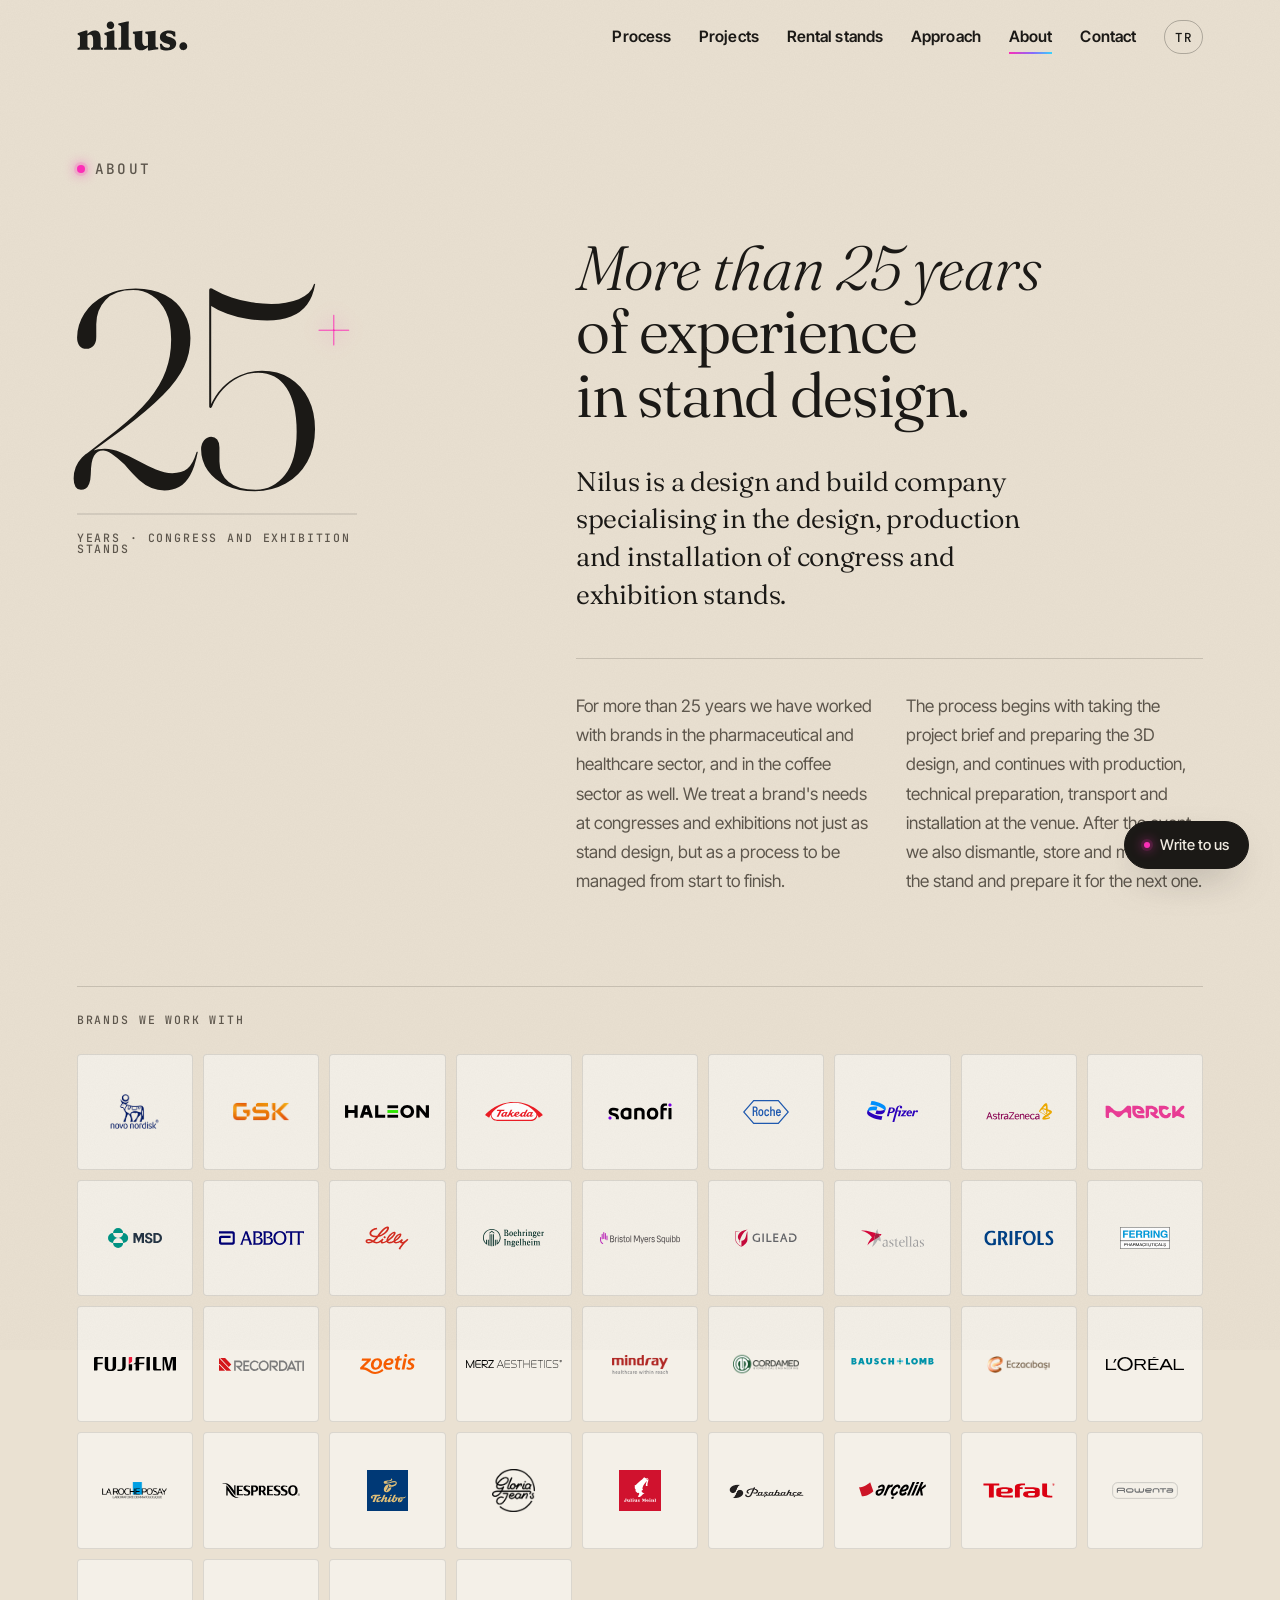
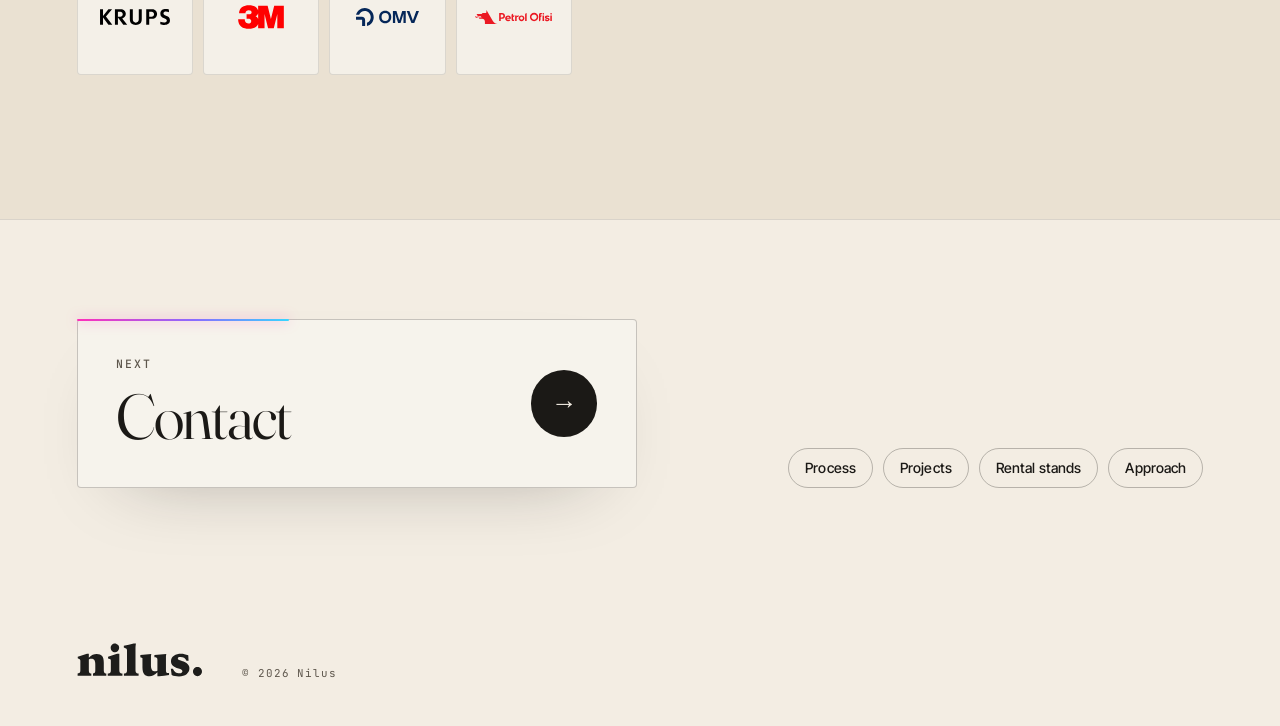
==== en-about.html @ 880466bc "Surec kartlari kaydirir gibi degisiyor: eski kart yukari cikar, yenisi asagidan gelir (geri giderken" ====
<!doctype html>
<!-- Generated by _dev/build.ps1 from _dev/site.html. Edit the source, then rebuild. -->
<html lang="en">
<head>
  <meta charset="utf-8">
  <meta name="viewport" content="width=device-width, initial-scale=1, viewport-fit=cover">
  <title>About — Nilus | More than 25 years in stand design</title>
  <meta name="description" content="Nilus is a design and build company specialised in the design, production and installation of congress and exhibition stands.">
  <meta name="theme-color" content="#F3EDE3">
  <meta property="og:type" content="website">
  <meta property="og:locale" content="en_GB">
  <meta property="og:title" content="About — Nilus | More than 25 years in stand design">
  <meta property="og:description" content="Nilus is a design and build company specialised in the design, production and installation of congress and exhibition stands.">
  <!-- The page's own address and its other-language twin (filled in by _dev/build.ps1). -->
  <link rel="canonical" href="https://nilus.com.tr/en-about.html">
  <link rel="alternate" hreflang="tr" href="https://nilus.com.tr/hakkimizda.html">
  <link rel="alternate" hreflang="en" href="https://nilus.com.tr/en-about.html">
  <link rel="alternate" hreflang="x-default" href="https://nilus.com.tr/hakkimizda.html">
  <!-- Link preview card. Scrapers need absolute addresses. -->
  <meta property="og:site_name" content="Nilus">
  <meta property="og:url" content="https://nilus.com.tr/en-about.html">
  <meta property="og:image" content="https://nilus.com.tr/assets/og-image.jpg">
  <meta property="og:image:width" content="1200">
  <meta property="og:image:height" content="630">
  <meta property="og:image:alt" content="The Nilus logo and a model of a congress stand">
  <meta name="twitter:card" content="summary_large_image">
  <!-- The site's icon ("n." from the logo). Search engines and older browsers ask for /favicon.ico and a PNG;
       current browsers take the SVG. -->
  <link rel="icon" href="favicon.ico" sizes="48x48">
  <link rel="icon" href="assets/favicon.svg?v=2" type="image/svg+xml">
  <link rel="icon" href="assets/icon-192.png" type="image/png" sizes="192x192">
  <link rel="apple-touch-icon" href="assets/apple-touch-icon.png">
  <link rel="preconnect" href="https://cdn.jsdelivr.net" crossorigin>
  <!-- The typefaces are served from the site itself (css/fonts.css) and fetched with the first requests: the text
       settles at once and the 3D scene, which waits for them, starts sooner. -->
  <link rel="preload" href="assets/fonts/fraunces-normal-latin.woff2" as="font" type="font/woff2" crossorigin>
  <link rel="preload" href="assets/fonts/fraunces-italic-latin.woff2" as="font" type="font/woff2" crossorigin>
  <link rel="preload" href="assets/fonts/inter-tight-normal-latin.woff2" as="font" type="font/woff2" crossorigin>
  <link rel="preload" href="assets/fonts/jetbrains-mono-normal-latin.woff2" as="font" type="font/woff2" crossorigin>
  <!-- Turkish letters (latin-ext) -->
  <!-- (not preloaded on the English page) -->
  <!-- (not preloaded on the English page) -->
  <link rel="stylesheet" href="css/fonts.css?v=36">
  <link rel="stylesheet" href="css/base.css?v=36">
  <link rel="stylesheet" href="css/chrome.css?v=36">
  <link rel="stylesheet" href="css/hero-process.css?v=36">
  <link rel="stylesheet" href="css/sections.css?v=36">
  <link rel="stylesheet" href="css/projects.css?v=36">
  <script>
    // Reveal-on-scroll hides [data-reveal] only when JS runs; if ui.js never boots, show everything.
    document.documentElement.classList.add('js');
    setTimeout(function () { if (!document.documentElement.classList.contains('js-ui')) document.documentElement.classList.remove('js'); }, 4500);
  </script>
  <script type="module" src="js/page.js?v=36"></script>
  <script type="module" src="js/contact.js?v=36"></script>
</head>
<body>
  <a class="skip-link" href="#content">Skip to content</a>

  <!-- Nilus logo (original artwork, nilus logo/nilus logo black.svg) — referenced with <use> in nav and footer. -->
  <svg class="visually-hidden" aria-hidden="true" focusable="false">
    <symbol id="nilus-logo" viewBox="9 9 543 147">
      <path d="M23.48,86.74c0-2.23-.15-3.59-.61-4.59-.46-.99-1.24-1.63-2.5-2.4l-4.08-2.23-4.08-2.23v-6.41l20-6.7,20-6.7h7.96v17.47c5.44-5.63,10.97-9.85,16.62-12.67,5.65-2.82,11.43-4.22,17.35-4.22,10.97,0,18.64,2.96,23.57,9.42,4.93,6.46,7.11,16.41,7.11,30.38v28.73c0,3.21.14,5.88.44,7.96.29,2.09.73,3.59,1.31,4.46.58.97,1.65,1.75,3.18,2.36,1.53.61,3.52,1.04,5.95,1.33v9.51h-57.47v-9.51c2.23-.48,4.08-1.07,5.49-1.75,1.41-.68,2.38-1.46,2.86-2.33s.87-2.28,1.14-4.27c.27-1.99.41-4.56.41-7.77v-20.38c0-9.32-.97-16.16-3.52-20.68-2.55-4.51-6.67-6.7-12.98-6.7-1.84,0-3.69.24-5.58.75-1.89.51-3.83,1.29-5.87,2.35v44.66c0,3.3.14,5.97.41,8.03.27,2.06.65,3.52,1.14,4.39.49.88,1.5,1.65,3.03,2.28s3.57,1.12,6.09,1.41v9.51H11.64v-9.51c2.62-.39,4.76-.92,6.41-1.58,1.65-.66,2.82-1.43,3.5-2.31.68-.87,1.16-2.33,1.48-4.37.31-2.04.46-4.66.46-7.87v-37.86Z"/>
      <path d="M205.43,150.23h-63.49v-9.51c3.11-.29,5.63-.73,7.55-1.33,1.92-.61,3.23-1.38,3.91-2.36.68-.87,1.16-2.38,1.48-4.46.31-2.09.46-4.76.46-7.96v-37.86c0-2.82-.05-4.47-.65-5.63-.61-1.16-1.77-1.84-4-2.72l-3.69-1.46-3.69-1.46v-7.18l19.41-6.41,19.41-6.41h9.9v69.12c0,3.21.19,5.88.56,7.96.36,2.09.9,3.59,1.58,4.46.68.97,1.94,1.75,3.81,2.36,1.87.61,4.34,1.04,7.45,1.33v9.51ZM173.01,48.49c-5.05,0-9.66-2.09-13.01-5.44-3.35-3.35-5.43-7.96-5.43-13.01s2.09-9.76,5.43-13.08c3.35-3.32,7.96-5.36,13.01-5.36,2.43,0,4.71.44,6.84,1.34,2.14.9,4.13,2.26,5.97,4.1,6.02,5.24,6.65,13.3,3.86,19.95-2.79,6.65-9,11.89-16.67,11.5Z"/>
      <path d="M225.25,42.67c0-2.81-.34-5.1-1.02-6.82-.68-1.72-1.7-2.89-3.06-3.47l-4.85-2.04-4.85-2.04v-6.99l21.36-4.85,21.36-4.85h9.7c-.68,3.59-1.16,6.99-1.48,10.15-.31,3.16-.46,6.07-.46,8.69v94.16c0,3.21.19,5.88.56,7.96.36,2.09.9,3.59,1.58,4.46.68.97,1.94,1.75,3.81,2.36,1.87.61,4.34,1.04,7.45,1.33v9.51h-63.49v-9.51c3.11-.29,5.63-.73,7.55-1.33,1.92-.61,3.23-1.38,3.91-2.36.68-.87,1.16-2.38,1.48-4.46.31-2.09.46-4.76.46-7.96V42.67Z"/>
      <path d="M406.99,147.9l-21.26,2.52-21.26,2.52h-7.77v-17.09c-5.63,5.53-11.26,9.71-16.87,12.5-5.61,2.79-11.19,4.2-16.72,4.2-10.48,0-18.25-2.77-23.4-8.81-5.14-6.04-7.67-15.36-7.67-28.47v-36.31c0-2.43,0-3.79-.39-4.66-.39-.87-1.17-1.26-2.72-1.75l-3.01-1.17-3.01-1.17v-8.93l23.79-2.33,23.79-2.33c-.58,1.84-1.02,3.93-1.31,6.28-.29,2.35-.44,4.97-.44,7.89v37.08c0,7.38,1.6,13.3,4.64,17.38,3.03,4.08,7.5,6.31,13.23,6.31,1.55,0,3.15-.24,4.83-.75,1.67-.51,3.42-1.29,5.27-2.36v-45.82c0-2.62-.24-4.71-.83-6.34-.58-1.63-1.5-2.79-2.86-3.57-1.36-.78-2.48-1.26-3.86-1.63s-3.03-.61-5.46-.9v-8.93l25.73-2.33,25.73-2.33c-.49,1.75-.88,3.79-1.14,6.14s-.41,5.02-.41,8.03v53.78c0,3.01.15,5.49.46,7.43s.8,3.35,1.48,4.22c.58.87,1.75,1.55,3.5,2.01,1.75.46,4.08.7,6.99.7h.97v8.93Z"/>
      <path d="M482.74,143.83c-4.18,3.2-8.98,5.58-14.42,7.16-5.44,1.58-11.5,2.35-18.2,2.35s-12.28-.53-17.6-1.6c-5.32-1.07-10.07-2.67-14.25-4.81l-1.75-13.4-1.75-13.4h8.93c2.81,6.7,6.26,11.6,10.92,14.83s10.53,4.78,18.2,4.78c3.2,0,6.21-1.02,8.42-2.6,2.21-1.58,3.62-3.71,3.62-5.94,0-2.62-1.12-4.66-3.79-6.46-2.67-1.8-6.89-3.35-13.11-5-10.87-2.91-19.03-6.99-24.46-12.23-5.44-5.24-8.15-11.65-8.15-19.22,0-5.44,1.07-10.19,3.2-14.27,2.14-4.08,5.34-7.48,9.61-10.2,4.27-2.72,9.03-4.76,14.27-6.11,5.24-1.36,10.97-2.04,17.18-2.04,4.37,0,9.08.48,14.15,1.48,5.07,1,10.51,2.5,16.33,4.54l.68,11.84.68,11.84h-9.12c-2.62-5.34-6.12-9.37-10.46-12.06-4.34-2.69-9.54-4.05-15.56-4.05-3.79,0-6.6.58-8.47,1.77-1.87,1.19-2.79,2.99-2.79,5.41s.83,3.98,3.42,5.48c2.6,1.5,6.96,2.96,14.05,5.19,10.77,3.4,18.93,7.28,24.39,12.28,5.46,5,8.23,11.11,8.23,18.98,0,5.34-1.02,10.1-3.08,14.32-2.06,4.22-5.17,7.91-9.34,11.12Z"/>
      <path d="M549.36,132.76c0,5.44-2.18,10.39-5.73,13.98-3.54,3.59-8.45,5.82-13.88,5.82-5.14,0-9.95-2.28-13.47-5.9-3.52-3.62-5.75-8.57-5.75-13.91s2.14-10.49,5.61-14.05c3.47-3.57,8.28-5.75,13.61-5.75s10.44,2.18,13.95,5.75c3.52,3.57,5.65,8.52,5.65,14.05Z"/>
    </symbol>
  </svg>

  <div class="grain" aria-hidden="true"></div>

  <header class="nav">
    <div class="nav-inner">
      <a class="wordmark" href="en.html" aria-label="Nilus — top of page">
        <!-- The outer viewBox starts at 0: <use> places the symbol at the origin, so an offset here would crop the artwork. -->
        <svg class="logo" viewBox="0 0 543 147" aria-hidden="true" focusable="false"><use href="#nilus-logo"/></svg>
      </a>
      <button class="nav-toggle" type="button" aria-expanded="false" aria-controls="nav-menu">
        <span class="nav-toggle-lines" aria-hidden="true"></span><span class="visually-hidden">Menu</span>
      </button>
      <nav id="nav-menu" class="nav-menu" aria-label="Main menu">
        <ul class="nav-links">
          <li><a href="en.html">Process</a></li>
          <li><a href="en-projects.html">Projects</a></li>
          <li><a href="en-rental.html">Rental stands</a></li>
          <li><a href="en-approach.html">Approach</a></li>
          <li><a href="en-about.html" aria-current="page">About</a></li>
          <li><a href="en-contact.html">Contact</a></li>
          <li><a class="nav-lang" href="hakkimizda.html" lang="tr" hreflang="tr" aria-label="Türkçe">TR</a></li>
        </ul>
      </nav>
    </div>
  </header>


  <main id="content" tabindex="-1">




    <section id="hakkimizda" class="section about" aria-labelledby="about-title">
      <div class="wrap about-grid">
        <p class="eyebrow about-eyebrow" data-reveal><span class="neon-dot" aria-hidden="true"></span>About</p>
        <div class="about-mark" data-reveal aria-hidden="true">
          <span class="about-num">25<sup>+</sup></span>
          <span class="about-num-caption">years · congress and exhibition stands</span>
        </div>
        <div class="about-copy">
          <h1 id="about-title" class="section-title" data-reveal><em>More than 25 years</em> of experience in stand design.</h1>
          <p class="about-lead" data-reveal>Nilus is a design and build company specialising in the design, production and installation of congress and exhibition stands.</p>
          <div class="about-cols" data-reveal>
            <p>For more than 25 years we have worked with brands in the pharmaceutical and healthcare sector, and in the coffee sector as well. We treat a brand's needs at congresses and exhibitions not just as stand design, but as a process to be managed from start to finish.</p>
            <p>The process begins with taking the project brief and preparing the 3D design, and continues with production, technical preparation, transport and installation at the venue. After the event, we also dismantle, store and maintain the stand and prepare it for the next one.</p>
          </div>
        </div>
      </div>
      <!-- Client logos (assets/brands, original brand artwork) in square tiles. --w is each logo's balanced width,
           as a share of the tile: 200 would fill it. Add a logo = add one <li>. -->
      <div class="wrap brands">
        <h3 class="brands-title" data-reveal>Brands we work with</h3>
        <ul class="brands-grid" data-reveal>
          <li><img src="assets/brands/novo-nordisk.png" alt="Novo Nordisk" style="--w: 86" width="86" height="61" loading="lazy" decoding="async"></li>
          <li><img src="assets/brands/gsk.png" alt="GSK" style="--w: 102" width="102" height="33" loading="lazy" decoding="async"></li>
          <li><img src="assets/brands/haleon.svg" alt="Haleon" style="--w: 147" width="147" height="23" loading="lazy" decoding="async"></li>
          <li><img src="assets/brands/takeda.svg" alt="Takeda" style="--w: 101" width="101" height="34" loading="lazy" decoding="async"></li>
          <li><img src="assets/brands/sanofi.svg" alt="Sanofi" style="--w: 112" width="112" height="30" loading="lazy" decoding="async"></li>
          <li><img src="assets/brands/roche.svg" alt="Roche" style="--w: 81" width="81" height="42" loading="lazy" decoding="async"></li>
          <li><img src="assets/brands/pfizer.svg" alt="Pfizer" style="--w: 90" width="90" height="37" loading="lazy" decoding="async"></li>
          <li><img src="assets/brands/astrazeneca.svg" alt="AstraZeneca" style="--w: 115" width="115" height="29" loading="lazy" decoding="async"></li>
          <li><img src="assets/brands/merck.svg" alt="Merck" style="--w: 140" width="140" height="24" loading="lazy" decoding="async"></li>
          <li><img src="assets/brands/msd.svg" alt="MSD" style="--w: 94" width="94" height="35" loading="lazy" decoding="async"></li>
          <li><img src="assets/brands/abbott.svg" alt="Abbott" style="--w: 149" width="149" height="23" loading="lazy" decoding="async"></li>
          <li><img src="assets/brands/lilly.svg" alt="Lilly" style="--w: 77" width="77" height="43" loading="lazy" decoding="async"></li>
          <li><img src="assets/brands/boehringer.svg" alt="Boehringer Ingelheim" style="--w: 106" width="106" height="32" loading="lazy" decoding="async"></li>
          <li><img src="assets/brands/bms.svg" alt="Bristol Myers Squibb" style="--w: 142" width="142" height="23" loading="lazy" decoding="async"></li>
          <li><img src="assets/brands/gilead.svg" alt="Gilead" style="--w: 109" width="109" height="31" loading="lazy" decoding="async"></li>
          <li><img src="assets/brands/astellas.svg" alt="Astellas" style="--w: 109" width="109" height="30" loading="lazy" decoding="async"></li>
          <li><img src="assets/brands/grifols.svg" alt="Grifols" style="--w: 122" width="122" height="27" loading="lazy" decoding="async"></li>
          <li><img src="assets/brands/ferring.svg" alt="Ferring" style="--w: 86" width="86" height="40" loading="lazy" decoding="async"></li>
          <li><img src="assets/brands/fujifilm.svg" alt="Fujifilm" style="--w: 143" width="143" height="24" loading="lazy" decoding="async"></li>
          <li><img src="assets/brands/recordati.svg" alt="Recordati" style="--w: 149" width="149" height="22" loading="lazy" decoding="async"></li>
          <li><img src="assets/brands/zoetis.svg" alt="Zoetis" style="--w: 95" width="95" height="36" loading="lazy" decoding="async"></li>
          <li><img src="assets/brands/merz-aesthetics.svg" alt="Merz Aesthetics" style="--w: 168" width="168" height="15" loading="lazy" decoding="async"></li>
          <li><img src="assets/brands/mindray.png" alt="Mindray" style="--w: 99" width="99" height="34" loading="lazy" decoding="async"></li>
          <li><img src="assets/brands/cordamed.png" alt="Cordamed" style="--w: 116" width="116" height="39" loading="lazy" decoding="async"></li>
          <li><img src="assets/brands/bausch-lomb.svg" alt="Bausch + Lomb" style="--w: 145" width="145" height="23" loading="lazy" decoding="async"></li>
          <li><img src="assets/brands/eczacibasi.png" alt="Eczacıbaşı" style="--w: 111" width="111" height="30" loading="lazy" decoding="async"></li>
          <li><img src="assets/brands/loreal.svg" alt="L'Oréal" style="--w: 137" width="137" height="25" loading="lazy" decoding="async"></li>
          <li><img src="assets/brands/la-roche-posay.png" alt="La Roche-Posay" style="--w: 114" width="114" height="29" loading="lazy" decoding="async"></li>
          <li><img src="assets/brands/nespresso.svg" alt="Nespresso" style="--w: 137" width="137" height="25" loading="lazy" decoding="async"></li>
          <li><img src="assets/brands/tchibo.svg" alt="Tchibo" style="--w: 54" width="54" height="54" loading="lazy" decoding="async"></li>
          <li><img src="assets/brands/gloria-jeans.png" alt="Gloria Jean's" style="--w: 76" width="76" height="76" loading="lazy" decoding="async"></li>
          <li><img src="assets/brands/julius-meinl.svg" alt="Julius Meinl" style="--w: 54" width="54" height="54" loading="lazy" decoding="async"></li>
          <li><img src="assets/brands/pasabahce.png" alt="Paşabahçe" style="--w: 134" width="134" height="34" loading="lazy" decoding="async"></li>
          <li><img src="assets/brands/arcelik.svg" alt="Arçelik" style="--w: 118" width="118" height="29" loading="lazy" decoding="async"></li>
          <li><img src="assets/brands/tefal.svg" alt="Tefal" style="--w: 126" width="126" height="27" loading="lazy" decoding="async"></li>
          <li><img src="assets/brands/rowenta.svg" alt="Rowenta" style="--w: 115" width="115" height="29" loading="lazy" decoding="async"></li>
          <li><img src="assets/brands/krups.svg" alt="Krups" style="--w: 124" width="124" height="27" loading="lazy" decoding="async"></li>
          <li><img src="assets/brands/3m.svg" alt="3M" style="--w: 80" width="80" height="42" loading="lazy" decoding="async"></li>
          <li><img src="assets/brands/omv.svg" alt="OMV" style="--w: 110" width="110" height="31" loading="lazy" decoding="async"></li>
          <li><img src="assets/brands/petrol-ofisi.svg" alt="Petrol Ofisi" style="--w: 135" width="135" height="25" loading="lazy" decoding="async"></li>
        </ul>
      </div>
    </section>


    <section class="section page-next" aria-label="Other pages">
      <div class="wrap page-next-inner">
        <a class="page-next-main" href="en-contact.html" data-reveal>
          <span class="page-next-text"><span class="page-next-label">Next</span><span class="page-next-name">Contact</span></span>
          <span class="page-next-arrow" aria-hidden="true">&rarr;</span>
        </a>
        <ul class="page-next-others" data-reveal>
          <li><a class="btn btn-ghost btn-small" href="en.html">Process</a></li>
          <li><a class="btn btn-ghost btn-small" href="en-projects.html">Projects</a></li>
          <li><a class="btn btn-ghost btn-small" href="en-rental.html">Rental stands</a></li>
          <li><a class="btn btn-ghost btn-small" href="en-approach.html">Approach</a></li>
        </ul>
      </div>
    </section>
    <footer class="footer">
      <div class="wrap footer-inner">
        <p class="wordmark wordmark-footer">
          <svg class="logo" viewBox="0 0 543 147" role="img" aria-label="Nilus"><use href="#nilus-logo"/></svg>
        </p>
        <p class="footer-copy">© 2026 Nilus</p>
      </div>
    </footer>
  </main>

  <!-- Message box, bottom right on every screen — same endpoint as the contact form (js/contact.js) -->
  <div class="helpbox" id="helpbox">
    <section id="helpbox-panel" class="helpbox-panel" aria-labelledby="helpbox-title" hidden>
      <div class="helpbox-head">
        <h2 id="helpbox-title" class="helpbox-title">Write to us</h2>
        <button type="button" class="helpbox-close" aria-label="Close"><span aria-hidden="true">×</span></button>
      </div>
      <p class="helpbox-lede">Send us your question or idea and we will reply by e-mail.</p>
      <form class="helpbox-form" data-endpoint="api/mesajlar.php" novalidate>
        <p class="field">
          <label for="hb-name">Full name <span class="field-required" aria-hidden="true">*</span></label>
          <input id="hb-name" name="name" type="text" autocomplete="name" maxlength="120" required>
        </p>
        <p class="field">
          <label for="hb-email">E-mail <span class="field-required" aria-hidden="true">*</span></label>
          <input id="hb-email" name="email" type="email" autocomplete="email" maxlength="200" required>
        </p>
        <p class="field">
          <label for="hb-message">Your message <span class="field-required" aria-hidden="true">*</span></label>
          <textarea id="hb-message" name="message" rows="3" maxlength="4000" required></textarea>
        </p>
        <div class="field field-files">
          <span class="field-label">Photo or file</span>
          <label class="file-pick"><input type="file" name="files" multiple><span aria-hidden="true">+</span>Add files</label>
          <ul class="file-list" aria-label="Attached files"></ul>
        </div>
        <p class="field-trap" aria-hidden="true">
          <label for="hb-website">Leave this field empty</label>
          <input id="hb-website" name="website" type="text" tabindex="-1" autocomplete="off">
        </p>
        <div class="form-actions">
          <button class="btn btn-small" type="submit">Send<span class="btn-arrow" aria-hidden="true">→</span></button>
          <p class="form-status" role="status" aria-live="polite"></p>
        </div>
      </form>
    </section>
    <button type="button" class="helpbox-toggle" aria-expanded="false" aria-controls="helpbox-panel">
      <span class="neon-dot" aria-hidden="true"></span>Write to us
    </button>
  </div>

</body>
</html>
---- css/fonts.css ----
/* The site's three typefaces (Fraunces, Inter Tight, JetBrains Mono; SIL Open Font License), served from the
   site itself: one connection less to open on a phone, and the 3D scene, which waits for them, starts sooner.
   Latin and Latin Extended (Turkish) subsets only. Generated from the Google Fonts stylesheet. */
/* Fraunces, italic, latin-ext */
@font-face {
  font-family: 'Fraunces';
  font-style: italic;
  font-weight: 300 600;
  font-display: swap;
  src: url(../assets/fonts/fraunces-italic-latin-ext.woff2) format('woff2');
  unicode-range: U+0100-02BA, U+02BD-02C5, U+02C7-02CC, U+02CE-02D7, U+02DD-02FF, U+0304, U+0308, U+0329, U+1D00-1DBF, U+1E00-1E9F, U+1EF2-1EFF, U+2020, U+20A0-20AB, U+20AD-20C4, U+2113, U+2C60-2C7F, U+A720-A7FF;
}
/* Fraunces, italic, latin */
@font-face {
  font-family: 'Fraunces';
  font-style: italic;
  font-weight: 300 600;
  font-display: swap;
  src: url(../assets/fonts/fraunces-italic-latin.woff2) format('woff2');
  unicode-range: U+0000-00FF, U+0131, U+0152-0153, U+02BB-02BC, U+02C6, U+02DA, U+02DC, U+0304, U+0308, U+0329, U+2000-206F, U+20AC, U+2122, U+2191, U+2193, U+2212, U+2215, U+FEFF, U+FFFD;
}
/* Fraunces, normal, latin-ext */
@font-face {
  font-family: 'Fraunces';
  font-style: normal;
  font-weight: 300 600;
  font-display: swap;
  src: url(../assets/fonts/fraunces-normal-latin-ext.woff2) format('woff2');
  unicode-range: U+0100-02BA, U+02BD-02C5, U+02C7-02CC, U+02CE-02D7, U+02DD-02FF, U+0304, U+0308, U+0329, U+1D00-1DBF, U+1E00-1E9F, U+1EF2-1EFF, U+2020, U+20A0-20AB, U+20AD-20C4, U+2113, U+2C60-2C7F, U+A720-A7FF;
}
/* Fraunces, normal, latin */
@font-face {
  font-family: 'Fraunces';
  font-style: normal;
  font-weight: 300 600;
  font-display: swap;
  src: url(../assets/fonts/fraunces-normal-latin.woff2) format('woff2');
  unicode-range: U+0000-00FF, U+0131, U+0152-0153, U+02BB-02BC, U+02C6, U+02DA, U+02DC, U+0304, U+0308, U+0329, U+2000-206F, U+20AC, U+2122, U+2191, U+2193, U+2212, U+2215, U+FEFF, U+FFFD;
}
/* Inter Tight, normal, latin-ext */
@font-face {
  font-family: 'Inter Tight';
  font-style: normal;
  font-weight: 400 600;
  font-display: swap;
  src: url(../assets/fonts/inter-tight-normal-latin-ext.woff2) format('woff2');
  unicode-range: U+0100-02BA, U+02BD-02C5, U+02C7-02CC, U+02CE-02D7, U+02DD-02FF, U+0304, U+0308, U+0329, U+1D00-1DBF, U+1E00-1E9F, U+1EF2-1EFF, U+2020, U+20A0-20AB, U+20AD-20C4, U+2113, U+2C60-2C7F, U+A720-A7FF;
}
/* Inter Tight, normal, latin */
@font-face {
  font-family: 'Inter Tight';
  font-style: normal;
  font-weight: 400 600;
  font-display: swap;
  src: url(../assets/fonts/inter-tight-normal-latin.woff2) format('woff2');
  unicode-range: U+0000-00FF, U+0131, U+0152-0153, U+02BB-02BC, U+02C6, U+02DA, U+02DC, U+0304, U+0308, U+0329, U+2000-206F, U+20AC, U+2122, U+2191, U+2193, U+2212, U+2215, U+FEFF, U+FFFD;
}
/* JetBrains Mono, normal, latin-ext */
@font-face {
  font-family: 'JetBrains Mono';
  font-style: normal;
  font-weight: 400;
  font-display: swap;
  src: url(../assets/fonts/jetbrains-mono-normal-latin-ext.woff2) format('woff2');
  unicode-range: U+0100-02BA, U+02BD-02C5, U+02C7-02CC, U+02CE-02D7, U+02DD-02FF, U+0304, U+0308, U+0329, U+1D00-1DBF, U+1E00-1E9F, U+1EF2-1EFF, U+2020, U+20A0-20AB, U+20AD-20C4, U+2113, U+2C60-2C7F, U+A720-A7FF;
}
/* JetBrains Mono, normal, latin */
@font-face {
  font-family: 'JetBrains Mono';
  font-style: normal;
  font-weight: 400;
  font-display: swap;
  src: url(../assets/fonts/jetbrains-mono-normal-latin.woff2) format('woff2');
  unicode-range: U+0000-00FF, U+0131, U+0152-0153, U+02BB-02BC, U+02C6, U+02DA, U+02DC, U+0304, U+0308, U+0329, U+2000-206F, U+20AC, U+2122, U+2191, U+2193, U+2212, U+2215, U+FEFF, U+FFFD;
}
/* JetBrains Mono, normal, latin-ext */
@font-face {
  font-family: 'JetBrains Mono';
  font-style: normal;
  font-weight: 500;
  font-display: swap;
  src: url(../assets/fonts/jetbrains-mono-normal-latin-ext.woff2) format('woff2');
  unicode-range: U+0100-02BA, U+02BD-02C5, U+02C7-02CC, U+02CE-02D7, U+02DD-02FF, U+0304, U+0308, U+0329, U+1D00-1DBF, U+1E00-1E9F, U+1EF2-1EFF, U+2020, U+20A0-20AB, U+20AD-20C4, U+2113, U+2C60-2C7F, U+A720-A7FF;
}
/* JetBrains Mono, normal, latin */
@font-face {
  font-family: 'JetBrains Mono';
  font-style: normal;
  font-weight: 500;
  font-display: swap;
  src: url(../assets/fonts/jetbrains-mono-normal-latin.woff2) format('woff2');
  unicode-range: U+0000-00FF, U+0131, U+0152-0153, U+02BB-02BC, U+02C6, U+02DA, U+02DC, U+0304, U+0308, U+0329, U+2000-206F, U+20AC, U+2122, U+2191, U+2193, U+2212, U+2215, U+FEFF, U+FFFD;
}
---- css/base.css ----
/* Tokens (CONTRACT §2), reset, type scale, primitives, stage layer. */
:root {
  --cream: #F3EDE3;
  --cream-2: #EAE1D2;
  --cream-3: #DDD2BF;
  --ink: #1B1916;
  --ink-2: #5E574D;
  --line: rgba(27, 25, 22, .12);
  --neon-pink: #FF2FB9;
  --neon-cyan: #38D6FF;
  --neon-violet: #8A6BFF;
  --oak: #B98A5E;
  --lacquer: #F7F4EE;

  --neon-grad: linear-gradient(90deg, var(--neon-pink), var(--neon-violet) 55%, var(--neon-cyan));
  --font-display: 'Fraunces', 'Iowan Old Style', Georgia, serif;
  --font-body: 'Inter Tight', 'Helvetica Neue', Arial, sans-serif;
  --font-mono: 'JetBrains Mono', ui-monospace, Menlo, monospace;

  --gutter: clamp(20px, 6vw, 96px);
  --col-text: min(40vw, 540px);
  --nav-h: 72px;
  --radius: 4px;
  --ease: cubic-bezier(.2, .7, .1, 1);

  --fs-mono: .72rem;
  --fs-body: clamp(1rem, .95rem + .2vw, 1.075rem);
  --fs-lede: clamp(1.06rem, 1rem + .35vw, 1.25rem);
  --fs-h2: clamp(2.2rem, 1.5rem + 3vw, 4.4rem);
  --fs-hero: clamp(2.7rem, 1.2rem + 5vw, 6rem);
}

*, *::before, *::after { box-sizing: border-box; }
html {
  background: var(--cream);
  color: var(--ink);
  -webkit-text-size-adjust: 100%;
  text-size-adjust: 100%;
}
body {
  margin: 0;
  background: var(--cream);
  font: 400 var(--fs-body)/1.65 var(--font-body);
  -webkit-font-smoothing: antialiased;
  text-rendering: optimizeLegibility;
  overflow-x: clip;
}
img, svg { display: block; max-width: 100%; }
h1, h2, h3, p, ul, ol, figure { margin: 0; }
ul, ol { padding: 0; list-style: none; }
a { color: inherit; }
button { font: inherit; color: inherit; }
em { font-style: italic; }

::selection { background: rgba(255, 47, 185, .22); }
:focus-visible { outline: 2px solid var(--ink); outline-offset: 3px; border-radius: 2px; }

.visually-hidden {
  position: absolute !important; width: 1px; height: 1px; overflow: hidden;
  clip: rect(0 0 0 0); clip-path: inset(50%); white-space: nowrap;
}
.nowrap { white-space: nowrap; }

.skip-link {
  position: fixed; left: 16px; top: 12px; z-index: 100;
  padding: 10px 16px; background: var(--ink); color: var(--cream);
  font: 500 .85rem var(--font-body); text-decoration: none; border-radius: var(--radius);
  transform: translateY(-160%); transition: transform .2s var(--ease);
}
.skip-link:focus { transform: none; }

/* ---------- type primitives ---------- */
.eyebrow {
  display: inline-flex; align-items: center; gap: .7em;
  font: 500 var(--fs-mono)/1 var(--font-mono);
  letter-spacing: .16em; text-transform: uppercase; color: var(--ink-2);
}
.neon-dot {
  width: 6px; height: 6px; border-radius: 50%; flex: none;
  background: var(--neon-pink);
  box-shadow: 0 0 0 3px rgba(255, 47, 185, .14), 0 0 12px 1px rgba(255, 47, 185, .75);
}
.section-title, .hero-title, .contact-title, .outro-statement, .step-title {
  font-family: var(--font-display);
  font-weight: 350;
  font-optical-sizing: auto;
  letter-spacing: -.022em;
  color: var(--ink);
}
.section-title em, .hero-title em, .contact-title em, .outro-statement em {
  font-weight: 300;
  font-style: italic;
  letter-spacing: -.01em;
}
.section-title { font-size: var(--fs-h2); line-height: 1.02; max-width: 16ch; text-wrap: balance; }
.section-lede { font-size: var(--fs-lede); line-height: 1.6; color: var(--ink-2); max-width: 46ch; text-wrap: pretty; }

/* ---------- buttons ---------- */
.btn {
  --btn-bg: var(--ink);
  --btn-fg: var(--cream);
  position: relative; display: inline-flex; align-items: center; gap: .7em;
  min-height: 48px; padding: 0 1.45em;
  background: var(--btn-bg); color: var(--btn-fg);
  border: 1px solid var(--ink); border-radius: 999px;
  font: 500 .95rem/1 var(--font-body); letter-spacing: .005em; text-decoration: none;
  transition: background-color .3s var(--ease), color .3s var(--ease), box-shadow .4s var(--ease), transform .3s var(--ease);
}
.btn:hover { box-shadow: 0 0 0 1px var(--ink), 0 10px 30px -12px rgba(255, 47, 185, .55); transform: translateY(-1px); }
.btn-arrow { display: inline-block; font-family: var(--font-mono); font-size: .9em; transition: transform .3s var(--ease); }
.btn:hover .btn-arrow { transform: translateY(2px); }
.btn:hover .btn-arrow-side { transform: translateX(3px); }
.btn-ghost { --btn-bg: transparent; --btn-fg: var(--ink); border-color: rgba(27, 25, 22, .28); }
.btn-ghost:hover { --btn-bg: rgba(27, 25, 22, .04); box-shadow: none; border-color: var(--ink); }
.btn-small { min-height: 40px; padding: 0 1.15em; font-size: .88rem; }

/* ---------- reveal (transform/opacity only) ---------- */
html.js [data-reveal] {
  opacity: 0; transform: translate3d(0, 18px, 0);
  transition: opacity .9s var(--ease), transform 1.1s var(--ease);
  transition-delay: var(--reveal-delay, 0s);
}
html.js [data-reveal].is-in,
html.is-shot [data-reveal] { opacity: 1; transform: none; }

/* ---------- stage (fixed 3D layer + poster fallback) ---------- */
.stage { position: fixed; inset: 0; z-index: 0; pointer-events: none; background: var(--cream); }
#stage-canvas {
  position: absolute; inset: 0; width: 100%; height: 100%; display: block;
  opacity: 0; transition: opacity .7s var(--ease);
}
html.scene-ready #stage-canvas { opacity: 1; }
html.no-webgl #stage-canvas { display: none; }

.stage-fallback { display: none; position: absolute; inset: 0; }
html.no-webgl .stage-fallback { display: block; }
.stage-fallback img {
  position: absolute;
  left: 67%; top: 52%;
  width: min(44vw, 112vh, 800px); height: auto;
  transform: translate(-50%, -50%);
  filter: drop-shadow(0 40px 60px rgba(27, 25, 22, .08));
}
.stage-fallback::after { /* soft floor glow under the poster */
  content: ''; position: absolute; left: 67%; top: 84%; width: 40vw; height: 10vh;
  transform: translate(-50%, -50%);
  background: radial-gradient(closest-side, rgba(255, 47, 185, .07), transparent);
}

.grain {
  position: fixed; inset: -50%; z-index: 60; pointer-events: none; opacity: .026;
  background-image: url("data:image/svg+xml,%3Csvg xmlns='http://www.w3.org/2000/svg' width='220' height='220'%3E%3Cfilter id='n'%3E%3CfeTurbulence type='fractalNoise' baseFrequency='.85' numOctaves='3' stitchTiles='stitch'/%3E%3CfeColorMatrix values='0 0 0 0 0 0 0 0 0 0 0 0 0 0 0 0 0 0 .9 0'/%3E%3C/filter%3E%3Crect width='100%25' height='100%25' filter='url(%23n)'/%3E%3C/svg%3E");
  mix-blend-mode: multiply;
}

#content { position: relative; z-index: 1; background: transparent; }
#content:focus { outline: none; }

@media (max-width: 820px) {
  :root { --nav-h: 60px; }
  .stage-fallback img { left: 50%; top: 29%; width: min(92vw, 62vh); }
  .stage-fallback::after { left: 50%; top: 50%; width: 80vw; }
  /* Phones: the address bar slides away while scrolling, which would resize a full-viewport layer on every swipe
     (the 3D canvas reallocates and the stand jumps). The stage keeps the tallest viewport's height instead. */
  .stage { bottom: auto; height: 100vh; height: 100lvh; }
  /* A blended layer over the whole page makes the phone composite every frame twice; the grain is too fine to see here. */
  .grain { display: none; }
}

/* Tablets (touch, but wide enough for the desktop layout) have a phone's graphics chip: the same savings apply. */
@media (hover: none) and (pointer: coarse) {
  .stage { bottom: auto; height: 100vh; height: 100lvh; }
  .grain { display: none; }
}

@media (prefers-reduced-motion: reduce) {
  *, *::before, *::after { animation: none !important; transition: none !important; scroll-behavior: auto !important; }
  html.js [data-reveal] { opacity: 1; transform: none; }
}
html.is-shot *, html.is-shot *::before, html.is-shot *::after { animation: none !important; transition: none !important; }
---- css/chrome.css ----
/* Fixed chrome outside #content: nav + process rail. */

/* ---------- nav ---------- */
.nav {
  position: fixed; inset: 0 0 auto; z-index: 50;
  height: var(--nav-h);
  transition: background-color .5s var(--ease), box-shadow .5s var(--ease), backdrop-filter .5s var(--ease);
}
/* Near-opaque once scrolled: the links must stay legible while the stand and step cards pass underneath. */
html.nav-scrolled .nav {
  background: rgba(243, 237, 227, .94);
  -webkit-backdrop-filter: blur(18px) saturate(1.2);
  backdrop-filter: blur(18px) saturate(1.2);
  box-shadow: 0 1px 0 rgba(27, 25, 22, .16);
}
.nav-inner {
  height: 100%;
  display: flex; align-items: center; justify-content: space-between; gap: 24px;
  padding: 0 var(--gutter);
}
.wordmark { display: inline-flex; align-items: center; color: #1d1d1b; text-decoration: none; }
.logo { display: block; height: 30px; width: auto; aspect-ratio: 543 / 147; fill: currentColor; overflow: visible; }
.nav-menu { display: flex; align-items: center; gap: clamp(20px, 2.6vw, 44px); }
.nav-links { display: flex; gap: clamp(18px, 2.2vw, 36px); }
.nav-links a {
  position: relative; padding: 8px 0;
  font: 600 .98rem/1 var(--font-body); letter-spacing: .005em; color: var(--ink); text-decoration: none;
  transition: color .3s var(--ease);
}
.nav-links a::after {
  content: ''; position: absolute; left: 0; right: 0; bottom: 0; height: 2px;
  background: var(--neon-grad); transform: scaleX(0); transform-origin: left;
  transition: transform .45s var(--ease);
}
.nav-links a:hover::after, .nav-links a[aria-current='page']::after { transform: scaleX(1); }
.nav-links .nav-lang { font: 500 .78rem/1 var(--font-mono); letter-spacing: .12em; padding: 8px 10px 7px; border: 1px solid rgba(27, 25, 22, .28); border-radius: 999px; }
.nav-links .nav-lang::after { content: none; }
.nav-links .nav-lang:hover { background: var(--ink); color: var(--cream); border-color: var(--ink); }

.nav-toggle {
  display: none; position: relative; width: 44px; height: 44px; margin-right: -10px;
  background: none; border: 0; border-radius: 50%; cursor: pointer;
}
.nav-toggle-lines, .nav-toggle-lines::before {
  position: absolute; left: 12px; right: 12px; height: 1.5px; background: var(--ink);
  transition: transform .35s var(--ease);
}
.nav-toggle-lines { top: 18px; }
.nav-toggle-lines::before { content: ''; left: 0; right: 0; top: 7px; }
.nav-toggle[aria-expanded='true'] .nav-toggle-lines { transform: translateY(3.5px) rotate(45deg); }
.nav-toggle[aria-expanded='true'] .nav-toggle-lines::before { transform: translateY(-7px) rotate(-90deg); }

@media (max-width: 820px) {
  .nav-toggle { display: block; }
  .nav-menu {
    position: fixed; inset: var(--nav-h) 0 auto; z-index: 49;
    flex-direction: column; align-items: flex-start; gap: 28px;
    padding: 28px var(--gutter) 36px;
    background: rgba(243, 237, 227, .96);
    -webkit-backdrop-filter: blur(16px); backdrop-filter: blur(16px);
    box-shadow: 0 1px 0 var(--line), 0 30px 60px -30px rgba(27, 25, 22, .25);
    opacity: 0; visibility: hidden; transform: translateY(-8px);
    transition: opacity .35s var(--ease), transform .35s var(--ease), visibility 0s linear .35s;
  }
  html.menu-open .nav-menu { opacity: 1; visibility: visible; transform: none; transition-delay: 0s; }
  html.menu-open .nav { background: rgba(243, 237, 227, .96); }
  .logo { height: 26px; }
  .nav-links { flex-direction: column; gap: 18px; }
  .nav-links a { font: 350 1.9rem/1.1 var(--font-display); color: var(--ink); letter-spacing: -.02em; }
}

/* ---------- message box (bottom right) ---------- */
.helpbox {
  position: fixed; z-index: 45;
  right: clamp(16px, 2.4vw, 40px); bottom: clamp(16px, 2.4vw, 32px);
  display: grid; justify-items: end; gap: 12px;
}
.helpbox-toggle {
  display: inline-flex; align-items: center; gap: .7em;
  min-height: 48px; padding: 0 1.3em; border-radius: 999px; cursor: pointer;
  background: var(--ink); color: var(--cream); border: 1px solid var(--ink);
  font: 500 .92rem/1 var(--font-body);
  box-shadow: 0 16px 40px -18px rgba(27, 25, 22, .6);
  transition: box-shadow .4s var(--ease), transform .3s var(--ease);
}
.helpbox-toggle:hover { transform: translateY(-1px); box-shadow: 0 0 0 1px var(--ink), 0 12px 30px -12px rgba(255, 47, 185, .55); }
.helpbox-panel {
  position: relative; width: min(380px, calc(100vw - 32px));
  max-height: calc(100vh - 150px); max-height: calc(100dvh - 150px); overflow-y: auto;
  padding: 22px 24px 24px;
  background: var(--cream); border: 1px solid rgba(27, 25, 22, .16); border-radius: var(--radius);
  box-shadow: 0 30px 80px -30px rgba(27, 25, 22, .5);
}
.helpbox-panel[hidden] { display: none; }
.helpbox-panel::before { /* neon hairline accent, as on the step cards */
  content: ''; position: absolute; left: -1px; top: -1px; height: 2px; width: 38%;
  background: var(--neon-grad); box-shadow: 0 0 12px rgba(255, 47, 185, .55); border-radius: 2px;
}
.helpbox-head { display: flex; align-items: center; justify-content: space-between; gap: 16px; }
.helpbox-title { margin: 0; font: 350 1.6rem/1 var(--font-display); letter-spacing: -.02em; }
.helpbox-close {
  width: 36px; height: 36px; margin-right: -8px; border: 0; border-radius: 50%; background: none; cursor: pointer;
  font: 300 1.5rem/1 var(--font-body); color: var(--ink);
}
.helpbox-close:hover { background: rgba(27, 25, 22, .06); }
.helpbox-lede { margin: 10px 0 20px; font-size: .95rem; line-height: 1.55; color: var(--ink-2); }
.helpbox-form { display: grid; gap: 18px; }
.helpbox-form .field textarea { min-height: 84px; }
@media (max-width: 820px) {
  .helpbox-toggle { min-height: 44px; font-size: .86rem; }
  /* On phones the step cards sit at the bottom of the screen during the process story — keep out of their way. */
  .helpbox { transition: opacity .4s var(--ease), visibility 0s linear 0s; }
  html.rail-on .helpbox { opacity: 0; visibility: hidden; transition-delay: 0s, .4s; }
}

/* ---------- process rail ---------- */
.rail {
  position: fixed; z-index: 40;
  right: clamp(16px, 2.4vw, 40px); top: 50%;
  transform: translate3d(0, -50%, 0);
  opacity: 0; visibility: hidden;
  transition: opacity .6s var(--ease), visibility 0s linear .6s;
}
html.rail-on .rail { opacity: 1; visibility: visible; transition-delay: 0s; }
.rail-current { display: none; }
.rail-bar {
  position: absolute; right: 4px; top: 10px; bottom: 10px; width: 1px;
  background: var(--line);
}
.rail-fill {
  position: absolute; inset: 0; transform-origin: top;
  transform: scaleY(var(--rail-progress, 0));
  background: linear-gradient(180deg, var(--neon-pink), var(--neon-violet) 55%, var(--neon-cyan));
  box-shadow: 0 0 8px rgba(255, 47, 185, .6);
}
.rail-list { display: flex; flex-direction: column; gap: 6px; }
.rail-list button {
  display: flex; align-items: center; justify-content: flex-end; gap: 14px;
  width: 100%; padding: 5px 0; background: none; border: 0; cursor: pointer;
  font: 500 .66rem/1 var(--font-mono); letter-spacing: .12em; text-transform: uppercase;
  color: rgba(27, 25, 22, .38);
  transition: color .35s var(--ease);
}
.rail-dot {
  position: relative; z-index: 1; flex: none;
  width: 9px; height: 9px; border-radius: 50%;
  background: var(--cream); border: 1px solid rgba(27, 25, 22, .35);
  transition: background-color .35s var(--ease), border-color .35s var(--ease), box-shadow .35s var(--ease), transform .35s var(--ease);
}
/* Shortcut past the process story, straight to the projects. */
.rail-skip {
  position: absolute; right: 0; top: calc(100% + 26px);
  display: inline-flex; align-items: center; gap: .7em; white-space: nowrap;
  padding: 9px 13px 8px; border: 1px solid rgba(27, 25, 22, .3); border-radius: 999px;
  background: rgba(243, 237, 227, .86);
  -webkit-backdrop-filter: blur(10px); backdrop-filter: blur(10px);
  font: 500 .66rem/1 var(--font-mono); letter-spacing: .1em; text-transform: uppercase;
  color: var(--ink); text-decoration: none;
  transition: background-color .3s var(--ease), color .3s var(--ease), border-color .3s var(--ease);
}
.rail-skip:hover { background: var(--ink); color: var(--cream); border-color: var(--ink); }
.rail-list button.is-past .rail-dot { background: var(--ink); border-color: var(--ink); }
.rail-list button:hover { color: var(--ink); }
.rail-list button[aria-current='step'] { color: var(--ink); }
.rail-list button[aria-current='step'] .rail-dot {
  background: var(--neon-pink); border-color: var(--neon-pink); transform: scale(1.25);
  box-shadow: 0 0 0 4px rgba(255, 47, 185, .16), 0 0 14px 2px rgba(255, 47, 185, .7);
}

/* No backdrop blur on touch devices (see .step-card in hero-process.css). */
@media (hover: none) and (pointer: coarse) {
  .rail-skip { background: rgba(243, 237, 227, .95); -webkit-backdrop-filter: none; backdrop-filter: none; }
  html.nav-scrolled .nav { background: rgba(243, 237, 227, .97); -webkit-backdrop-filter: none; backdrop-filter: none; }
}

@media (max-width: 820px) {
  .rail {
    left: 0; right: 0; top: var(--nav-h); transform: none;
    padding: 0 var(--gutter);
    height: 30px; display: flex; align-items: center;
    background: linear-gradient(180deg, rgba(243, 237, 227, .7), rgba(243, 237, 227, 0));
  }
  /* Phones: the stage list is a column of dots down the right edge, under the bar — small enough to leave the stand
     alone, and each dot still jumps to its stage (client, 2026-10-09). The current stage's name is in the bar. */
  .rail-list { position: absolute; right: 2px; top: 40px; gap: 0; }
  .rail-list button { width: 34px; height: 26px; padding: 0; justify-content: center; }
  .rail-label { position: absolute; width: 1px; height: 1px; overflow: hidden; clip-path: inset(50%); white-space: nowrap; }
  .rail-dot { width: 8px; height: 8px; }
  .rail-skip { position: static; margin-left: auto; padding: 6px 10px 5px; font-size: .6rem; background: rgba(243, 237, 227, .95); -webkit-backdrop-filter: none; backdrop-filter: none; }
  html.nav-scrolled .nav { background: rgba(243, 237, 227, .97); -webkit-backdrop-filter: none; backdrop-filter: none; }
  .rail-current {
    display: flex; gap: 10px; align-items: baseline;
    font: 500 .66rem/1 var(--font-mono); letter-spacing: .14em; text-transform: uppercase; color: var(--ink);
  }
  .rail-num { color: var(--ink-2); }
  .rail-bar { left: var(--gutter); right: var(--gutter); top: 0; bottom: auto; width: auto; height: 1px; }
  .rail-fill { transform-origin: left; transform: scaleX(var(--rail-progress, 0)); }
}
---- css/hero-process.css ----
/* Hero + process steps: transparent over the fixed stage, text in the left column. */

/* ---------- hero ---------- */
.hero {
  position: relative;
  min-height: 100vh; min-height: 100svh;
  display: flex; align-items: center;
  padding: calc(var(--nav-h) + 4vh) var(--gutter) 14vh;
}
.hero-copy { width: min(44vw, 640px); display: grid; gap: clamp(20px, 2.6vh, 30px); }
.hero-title {
  font-size: var(--fs-hero);
  line-height: .98;
  letter-spacing: -.035em;
  font-variation-settings: 'opsz' 144;
  text-wrap: balance;
}
.hero-title em {
  display: block;
  background: linear-gradient(92deg, var(--ink) 0%, var(--ink) 38%, #B0247F 72%, #1F7FA6 100%);
  -webkit-background-clip: text; background-clip: text; color: transparent;
  padding-bottom: .06em;
}
.hero-lede { font-size: var(--fs-lede); line-height: 1.6; color: var(--ink-2); max-width: 40ch; text-wrap: pretty; }
.hero-actions { display: flex; flex-wrap: wrap; gap: 12px; margin-top: 6px; }
.hero-facts {
  display: flex; flex-wrap: wrap; gap: 10px 28px;
  justify-self: start;
  margin-top: clamp(8px, 2vh, 22px); padding-top: 22px;
  border-top: 1px solid var(--line);
  font: 400 .74rem/1.3 var(--font-mono); letter-spacing: .06em; color: var(--ink-2);
}
.hero-facts strong { font-weight: 500; color: var(--ink); margin-right: .25em; }

.scroll-cue {
  position: absolute; left: var(--gutter); bottom: clamp(24px, 5vh, 48px);
  display: inline-flex; align-items: center; gap: 14px;
  font: 400 .7rem/1 var(--font-mono); letter-spacing: .14em; text-transform: uppercase;
  color: var(--ink-2); text-decoration: none;
}
.scroll-cue-line {
  position: relative; width: 1px; height: 44px; overflow: hidden;
  background: var(--line);
}
.scroll-cue-line::after {
  content: ''; position: absolute; left: 0; top: 0; width: 1px; height: 40%;
  background: linear-gradient(180deg, transparent, var(--neon-pink));
  animation: cue 2.4s var(--ease) infinite;
}
@keyframes cue { from { transform: translateY(-100%); } to { transform: translateY(260%); } }

/* ---------- process ---------- */
.process { position: relative; }
/* The scroll only chooses the stage: each stage owns 80vh of it, and the stand plays the stage to its end by itself
   (scene-b: playTarget). The stage's card is fixed in the text column for the whole stage and is swapped for the
   next one at the boundary (ui.js: initStepCards), so it is never caught half-way on or off the screen.
   Without JS the cards are plain blocks, one under the other. */
.step {
  position: relative;
  min-height: 80vh;
  padding: 0 var(--gutter);
}
html.js-ui .step-card {
  --card-edge: top; /* read by scroll.js in shot mode */
  position: fixed; z-index: 2; left: var(--gutter); top: max(calc(var(--nav-h) + 24px), 22vh);
  margin: 0;
  /* Waiting below the column (the stages still to come); .is-before parks the earlier stages above it. */
  opacity: 0; transform: translateY(var(--card-travel)); pointer-events: none;
  /* The blur behind a card is dropped only after it has faded out: eight stacked blurs would be costly. */
  transition: opacity .4s var(--ease), transform .65s var(--ease), -webkit-backdrop-filter 0s .4s, backdrop-filter 0s .4s;
  --card-travel: 90px;
}
html.js-ui .step.is-before .step-card { transform: translateY(calc(-1 * var(--card-travel))); }
html.js-ui .step:not(.is-active) .step-card { -webkit-backdrop-filter: none; backdrop-filter: none; }
html.js-ui .step.is-active .step-card { opacity: 1; transform: none; pointer-events: auto; transition-delay: 0s; }
.step-card {
  margin: 12vh 0;
  width: var(--col-text);
  padding: clamp(26px, 3vw, 40px) clamp(24px, 2.8vw, 40px) clamp(26px, 3vw, 36px);
  background: rgba(243, 237, 227, .72);
  -webkit-backdrop-filter: blur(16px) saturate(1.1);
  backdrop-filter: blur(16px) saturate(1.1);
  border: 1px solid var(--line);
  border-radius: var(--radius);
  box-shadow: 0 30px 80px -50px rgba(27, 25, 22, .35);
}
.step-card::before { /* neon hairline accent */
  content: ''; position: absolute; left: -1px; top: -1px; height: 2px; width: 38%;
  background: var(--neon-grad);
  box-shadow: 0 0 12px rgba(255, 47, 185, .55);
  border-radius: 2px;
}
.step-index {
  font: 500 var(--fs-mono)/1 var(--font-mono); letter-spacing: .16em; color: var(--ink-2);
}
.step-index span { color: var(--ink); }
.step-title {
  margin-top: 22px;
  font-size: clamp(2.4rem, 1.6rem + 2.6vw, 4.1rem);
  line-height: 1;
  font-variation-settings: 'opsz' 120;
}
.step-lead {
  margin-top: 12px;
  font: italic 300 clamp(1.15rem, 1rem + .5vw, 1.4rem)/1.35 var(--font-display);
  color: var(--ink);
}
.step-text { margin-top: 18px; color: var(--ink-2); line-height: 1.68; text-wrap: pretty; }
.chips { display: flex; flex-wrap: wrap; gap: 8px; margin-top: 24px; }
.chips li {
  padding: 8px 12px 7px;
  font: 400 .7rem/1 var(--font-mono); letter-spacing: .04em; color: var(--ink);
  border: 1px solid rgba(27, 25, 22, .16); border-radius: 999px;
  background: rgba(247, 244, 238, .6);
}

/* On to the next stage: sits just under the card (above its top-right corner on phones, where the card is pinned to
   the bottom of the screen). The rail on the right does the same job; both can be used (client, 2026-10-09). */
.step-next {
  position: absolute; left: 0; top: calc(100% + 18px);
  display: inline-flex; align-items: center; gap: .75em; white-space: nowrap;
  padding: 11px 16px 10px; border: 1px solid rgba(27, 25, 22, .3); border-radius: 999px;
  background: rgba(243, 237, 227, .9);
  font: 500 .7rem/1 var(--font-mono); letter-spacing: .1em; text-transform: uppercase;
  color: var(--ink); text-decoration: none;
  transition: background-color .3s var(--ease), color .3s var(--ease), border-color .3s var(--ease);
}
.step-next-label { color: var(--ink-2); transition: color .3s var(--ease); }
.step-next-arrow { transition: transform .3s var(--ease); }
.step-next:hover, .step-next:focus-visible { background: var(--ink); color: var(--cream); border-color: var(--ink); }
.step-next:hover .step-next-label, .step-next:focus-visible .step-next-label { color: rgba(243, 237, 227, .7); }
.step-next:hover .step-next-arrow { transform: translateX(3px); }

.process-outro {
  min-height: 180vh;
  display: flex; flex-direction: column; justify-content: center; gap: 28px;
  padding: 12vh var(--gutter) 20vh;
}
.outro-statement {
  max-width: 15ch;
  font-size: clamp(2.2rem, 1.2rem + 2.9vw, 4.3rem);
  line-height: 1.04;
  text-wrap: balance;
}

/* Tablets: no backdrop blur either — blurring the moving 3D canvas behind the card costs a frame's worth of GPU time. */
@media (hover: none) and (pointer: coarse) {
  .step-card { background: rgba(243, 237, 227, .93); -webkit-backdrop-filter: none; backdrop-filter: none; }
}

/* ---------- mobile: stand in the top ~55%, text in the lower half ---------- */
@media (max-width: 820px) {
  .hero {
    align-items: flex-end;
    padding: calc(var(--nav-h) + 40vh) var(--gutter) 88px;
  }
  .hero-copy { width: 100%; gap: 16px; }
  .hero-title { font-size: clamp(2.5rem, 10.4vw, 3.6rem); }
  .hero-lede { font-size: 1rem; }
  .hero-facts { gap: 6px 18px; padding-top: 16px; font-size: .68rem; margin-top: 2px; }
  .scroll-cue { bottom: 22px; }
  .scroll-cue-line { height: 28px; }

  /* One swipe per stage, roughly. The card is pinned to the bottom of the screen, under the stand. */
  .step { min-height: 100vh; padding: 0 16px; }
  html.js-ui .step-card { --card-edge: bottom; --card-travel: 64px; left: 16px; right: 16px; top: auto; bottom: 16px; }
  .step-next { left: auto; right: 0; top: auto; bottom: calc(100% + 10px); padding: 9px 13px 8px; font-size: .64rem; background: rgba(243, 237, 227, .95); }
  /* No backdrop blur on phones: blurring the moving 3D canvas behind a card this wide costs a frame's worth of GPU time. */
  .step-card {
    margin: 24px 0; width: auto; padding: 24px 22px 24px;
    background: rgba(243, 237, 227, .93); -webkit-backdrop-filter: none; backdrop-filter: none;
  }
  .step-title { margin-top: 16px; font-size: 2.35rem; }
  .step-lead { font-size: 1.12rem; margin-top: 8px; }
  .step-text { font-size: .96rem; margin-top: 12px; line-height: 1.6; }
  .chips { margin-top: 16px; gap: 6px; }
  .chips li { font-size: .64rem; padding: 7px 10px 6px; }
  .process-outro { justify-content: flex-end; padding-bottom: 18vh; }
}

@media (max-width: 820px) and (max-height: 720px) {
  .hero-lede { display: none; }
  /* Short phones (e.g. 375×667): the bottom-pinned card covered the lower third of the stand. Keep the story
     (index, title, lead, text), tighten the type and drop the secondary deliverable chips. */
  .step-card { padding: 18px 18px 16px; }
  .step-title { margin-top: 10px; font-size: 2rem; }
  .step-lead { margin-top: 6px; font-size: 1rem; }
  .step-text { margin-top: 8px; font-size: .88rem; line-height: 1.5; }
  .step-card .chips { display: none; }
}

/* The cards change with the film, and the film plays whatever the computer's "reduce motion" setting says
   (scene-b/index.js): the slide stays too, or the cards would just swap. */
@media (prefers-reduced-motion: reduce) {
  html.js-ui .step-card { transition: opacity .4s var(--ease), transform .65s var(--ease), -webkit-backdrop-filter 0s .4s, backdrop-filter 0s .4s !important; }
  html.js-ui .step.is-active .step-card { transition-delay: 0s !important; }
}

/* Shot mode (?p= / ?y=): the content is translated instead of scrolled, which un-fixes the cards — scroll.js moves
   them back (pinCards). */
---- css/sections.css ----
/* Opaque cream sections after #process — they cover the fixed stage. */

.section, .footer {
  position: relative;
  background: var(--cream);
}
.section { padding: clamp(96px, 16vh, 180px) 0; border-top: 1px solid var(--line); }
.wrap { width: 100%; max-width: calc(1320px + 2 * var(--gutter)); margin: 0 auto; padding: 0 var(--gutter); }
.section .eyebrow { margin-bottom: 26px; }
.section-title + .section-lede { margin-top: 28px; }

/* ---------- lifecycle ring ---------- */
.lifecycle { border-top: 0; }
.lifecycle::before { /* soft neon wash where the process ends */
  content: ''; position: absolute; inset: 0 0 auto; height: 1px;
  background: var(--neon-grad); opacity: .55;
}
.lifecycle::after { /* the stage dissolves into cream instead of being sliced by the section edge */
  content: ''; position: absolute; left: 0; right: 0; bottom: 100%; height: 22vh;
  background: linear-gradient(to bottom, rgba(243, 237, 227, 0), var(--cream));
  pointer-events: none;
}
.lifecycle-grid {
  display: grid; grid-template-columns: minmax(0, 5fr) minmax(0, 7fr);
  gap: clamp(40px, 6vw, 110px); align-items: center;
}

.lifecycle-figure { position: relative; }
.lifecycle-svg { width: 100%; height: auto; overflow: visible; }
.lc-track { fill: none; stroke: var(--line); stroke-width: 1.2; }
.lc-ticks { fill: none; stroke: rgba(27, 25, 22, .18); stroke-width: 6; stroke-dasharray: .8 11.97; }
.lc-arc {
  fill: none; stroke: url(#lc-grad); stroke-width: 2.4; stroke-linecap: round;
  stroke-dasharray: var(--lc-arc, 100) 100;
  transition: stroke-dasharray .8s var(--ease);
}
.lc-arrow { fill: none; stroke: var(--neon-pink); stroke-width: 2.2; stroke-linecap: round; stroke-linejoin: round; }
.lc-center-title { font: italic 300 64px var(--font-display); fill: var(--ink); text-anchor: middle; letter-spacing: -.01em; }
.lc-center-sub { font: 500 15px var(--font-mono); fill: var(--ink-2); text-anchor: middle; letter-spacing: .14em; text-transform: uppercase; }
.lc-node { cursor: pointer; }
.lc-node circle {
  fill: var(--cream); stroke: var(--ink); stroke-width: 1.4;
  transition: fill .3s var(--ease), stroke .3s var(--ease), r .3s var(--ease);
}
.lc-node text { font: 400 24px var(--font-body); fill: var(--ink); transition: fill .3s var(--ease); }
.lc-node .n { font: 500 15px var(--font-mono); fill: var(--ink-2); letter-spacing: .08em; }
.lc-node.is-active circle { fill: var(--neon-pink); stroke: var(--neon-pink); r: 11px; filter: drop-shadow(0 0 8px rgba(255, 47, 185, .8)); }
.lc-node.is-past circle { fill: var(--ink); }
.lc-node.is-active .n { fill: var(--neon-pink); }

/* ---------- approach ---------- */
.section-head { display: grid; grid-template-columns: minmax(0, 7fr) minmax(0, 5fr); gap: 28px 6vw; align-items: end; }
.section-head .eyebrow { grid-column: 1 / -1; margin-bottom: 0; }
.section-head .section-title { max-width: 14ch; }
.section-head .section-lede { margin-top: 0; }
.principles {
  margin-top: clamp(64px, 10vh, 110px);
  display: grid; grid-template-columns: repeat(4, minmax(0, 1fr));
  border-top: 1px solid var(--ink);
}
.principle {
  position: relative; padding: 30px 28px 10px 0;
  display: grid; align-content: start; gap: 16px;
}
.principle + .principle { padding-left: 28px; border-left: 1px solid var(--line); }
.principle-num { font: italic 300 1.1rem/1 var(--font-display); color: var(--ink-2); }
.principle h3 {
  font: 400 clamp(1.4rem, 1.1rem + .8vw, 1.85rem)/1.12 var(--font-display);
  letter-spacing: -.015em; text-wrap: balance;
}
.principle p { color: var(--ink-2); font-size: .98rem; line-height: 1.62; }
.principle::before {
  content: ''; position: absolute; top: -1px; left: 0; width: 0; height: 2px;
  background: var(--neon-grad); transition: width .6s var(--ease);
}
.principle + .principle::before { left: -1px; }
.principle:hover::before { width: 64%; }

/* ---------- rental stands ---------- */
/* Three ready-made layouts as cards: the stand with sample prints, and its figures. */
.rental-head {
  display: flex; flex-wrap: wrap; align-items: flex-end; justify-content: space-between; gap: 28px 48px;
  margin-bottom: clamp(32px, 5vh, 56px);
}
.rental-head .section-title { max-width: 20ch; }
.rental-options { display: grid; grid-template-columns: repeat(3, minmax(0, 1fr)); gap: clamp(12px, 1.4vw, 20px); }
.rental-option {
  position: relative; overflow: hidden;
  background: rgba(247, 244, 238, .7); border: 1px solid var(--line); border-radius: var(--radius);
  box-shadow: 0 24px 60px -44px rgba(27, 25, 22, .5);
}
/* A still of the printed stand; js/rental puts a turnable 3D model over it (.is-3d) when WebGL is available. */
/* The backdrop is the catalogue's own studio: grey wall, lighter floor with a pool of light under the stand. */
.rental-view {
  position: relative; aspect-ratio: 16 / 9; overflow: hidden;
  background:
    radial-gradient(70% 46% at 50% 100%, rgba(196, 198, 200, .85), rgba(196, 198, 200, 0) 72%),
    linear-gradient(#4A4E54 0, #50545A 52%, #62666B 52%, #7F8286 100%);
}
.rental-view img { width: 100%; height: 100%; object-fit: cover; }
.rental-view.is-3d img { visibility: hidden; }
.rental-view canvas { position: absolute; inset: 0; width: 100%; height: 100%; max-width: none; cursor: grab; touch-action: pan-y; }
.rental-view canvas.is-turning { cursor: grabbing; }
.rental-hint {
  position: absolute; left: 14px; top: 13px; pointer-events: none;
  font: 400 .64rem/1 var(--font-mono); letter-spacing: .12em; text-transform: uppercase; color: rgba(243, 237, 227, .72);
}
.rental-body { padding: clamp(18px, 1.8vw, 26px) clamp(18px, 1.8vw, 26px) clamp(16px, 1.6vw, 22px); }
.rental-unit { font: 500 var(--fs-mono)/1.3 var(--font-mono); letter-spacing: .16em; text-transform: uppercase; color: var(--ink-2); }
.rental-size {
  margin-top: 10px;
  font: 350 clamp(1.7rem, 1.3rem + 1.2vw, 2.4rem)/1 var(--font-display); letter-spacing: -.025em;
}
.rental-specs { margin: 18px 0 0; }
.rental-specs div { display: flex; align-items: baseline; justify-content: space-between; gap: 6px 16px; padding: 10px 0; border-top: 1px solid var(--line); }
.rental-specs dt { font-size: .9rem; color: var(--ink-2); }
.rental-specs dd { margin: 0; font: 500 .78rem/1.3 var(--font-mono); letter-spacing: .02em; text-align: right; white-space: nowrap; }
.rental-subtitle {
  margin: clamp(44px, 7vh, 76px) 0 22px; padding-top: 26px; border-top: 1px solid rgba(27, 25, 22, .16);
  font: 500 var(--fs-mono)/1.3 var(--font-mono); letter-spacing: .16em; text-transform: uppercase; color: var(--ink-2);
}
/* how it works: four steps */
.rental-steps { display: grid; grid-template-columns: repeat(4, minmax(0, 1fr)); gap: clamp(20px, 2.4vw, 40px); }
.rental-step-num { font: 500 var(--fs-mono)/1 var(--font-mono); letter-spacing: .16em; color: var(--neon-pink); }
.rental-steps h4 { margin-top: 14px; font: 400 clamp(1.25rem, 1.05rem + .6vw, 1.6rem)/1.15 var(--font-display); letter-spacing: -.015em; }
.rental-steps p { margin-top: 10px; color: var(--ink-2); line-height: 1.6; text-wrap: pretty; }
/* under the cards: the prints shown are samples */
.rental-note { max-width: 62ch; margin-top: 18px; font-size: .9rem; color: var(--ink-2); line-height: 1.6; text-wrap: pretty; }
/* more than these three: other sizes and layouts */
.rental-more {
  display: grid; grid-template-columns: minmax(0, 5fr) minmax(0, 6fr); gap: 24px clamp(32px, 6vw, 96px); align-items: start;
  margin-top: clamp(44px, 7vh, 76px); padding: clamp(26px, 3.4vw, 52px);
  background: rgba(247, 244, 238, .7); border: 1px solid var(--line); border-radius: var(--radius);
  box-shadow: 0 24px 60px -44px rgba(27, 25, 22, .5);
}
.rental-more-title { max-width: 14ch; font-size: clamp(1.8rem, 1.3rem + 1.7vw, 2.9rem); line-height: 1.04; }
.rental-more-body { display: grid; gap: 16px; justify-items: start; }
.rental-more-body p { line-height: 1.65; text-wrap: pretty; }
.rental-more-body .btn { margin-top: 10px; }
@media (max-width: 1080px) {
  .rental-options { grid-template-columns: 1fr; max-width: 640px; }
  .rental-more { grid-template-columns: 1fr; }
  .rental-steps { grid-template-columns: repeat(2, minmax(0, 1fr)); }
}
@media (max-width: 520px) {
  .rental-steps { grid-template-columns: 1fr; }
}
@media (max-width: 480px) {
  .rental-specs div { flex-direction: column; gap: 4px; }
  .rental-specs dd { text-align: left; }
}

/* ---------- about ---------- */
.about { background: var(--cream-2); border-top: 0; overflow: hidden; }
.about-grid { display: grid; grid-template-columns: minmax(0, 5fr) minmax(0, 7fr); gap: 4vw; align-items: start; }
.about-mark { position: sticky; top: calc(var(--nav-h) + 40px); display: grid; gap: 14px; }
.about-num {
  font: 300 clamp(9rem, 4rem + 17vw, 22rem)/.8 var(--font-display);
  font-variation-settings: 'opsz' 144;
  letter-spacing: -.06em; color: var(--ink);
  margin-left: -.05em;
}
.about-eyebrow { grid-column: 1 / -1; }
.section .about-eyebrow { margin-bottom: 8px; }
.about-num sup {
  font: 300 .3em/1 var(--font-display); vertical-align: top; position: relative; top: .16em; margin-left: .06em;
  color: var(--neon-pink);
  text-shadow: 0 0 18px rgba(255, 47, 185, .55);
}
.about-num-caption {
  font: 500 var(--fs-mono)/1 var(--font-mono); letter-spacing: .16em; text-transform: uppercase; color: var(--ink-2);
  padding-top: 18px; border-top: 1px solid rgba(27, 25, 22, .2); max-width: 280px;
}
.about-copy .section-title { max-width: 15ch; }
.about-lead {
  margin-top: 36px; max-width: 30ch;
  font: 350 clamp(1.3rem, 1.05rem + .8vw, 1.75rem)/1.4 var(--font-display);
  letter-spacing: -.01em; color: var(--ink); text-wrap: pretty;
}
.about-cols {
  margin-top: 44px; display: grid; grid-template-columns: repeat(2, minmax(0, 1fr)); gap: 32px;
  padding-top: 32px; border-top: 1px solid rgba(27, 25, 22, .16);
  color: var(--ink-2); line-height: 1.7;
}

/* ---------- brands (client logos, inside the about section) ---------- */
/* Each logo sits in its own square tile so the marks read as separate. Logos keep their own colours; what keeps
   the grid calm is equal optical size: --w (set per logo in the HTML) is the logo's width out of a 200-wide tile. */
.brands { margin-top: clamp(64px, 10vh, 110px); }
.brands-title {
  padding-top: 26px; border-top: 1px solid rgba(27, 25, 22, .16);
  font: 500 var(--fs-mono)/1.3 var(--font-mono); letter-spacing: .16em; text-transform: uppercase; color: var(--ink-2);
}
.brands-grid { display: grid; grid-template-columns: repeat(auto-fill, minmax(112px, 1fr)); gap: 10px; margin-top: 26px; }
.brands-grid li {
  display: grid; place-items: center; aspect-ratio: 1;
  background: rgba(247, 244, 238, .8); border: 1px solid var(--line); border-radius: var(--radius);
}
.brands-grid img { width: max(calc(var(--w) / 200 * 100%), 36%); max-width: none; height: auto; }
@media (max-width: 620px) {
  .brands-grid { grid-template-columns: repeat(4, minmax(0, 1fr)); gap: 8px; }
}
/* ---------- contact ---------- */
.contact { border-top: 0; text-align: left; overflow: hidden; }
.contact::after { /* restrained neon horizon */
  content: ''; position: absolute; left: var(--gutter); right: var(--gutter); bottom: 0; height: 1px;
  background: var(--neon-grad); box-shadow: 0 0 22px 2px rgba(255, 47, 185, .35);
}
.contact-inner {
  display: grid; grid-template-columns: minmax(0, 6fr) minmax(0, 5fr);
  gap: clamp(40px, 6vw, 110px); align-items: start;
}
.contact-copy { display: grid; justify-items: start; }
.contact-title {
  margin-top: 4px; max-width: 12ch;
  font-size: clamp(2.6rem, 1.3rem + 4vw, 5.4rem);
  line-height: .98; letter-spacing: -.035em;
  font-variation-settings: 'opsz' 144;
  text-wrap: balance;
}
.contact-mail { margin-top: 40px; display: grid; gap: 12px; }
.contact-mail-label { font: 500 var(--fs-mono)/1 var(--font-mono); letter-spacing: .16em; text-transform: uppercase; color: var(--ink-2); }
.contact-mail a {
  font: 350 clamp(1.3rem, 1rem + 1vw, 1.85rem)/1.1 var(--font-display); letter-spacing: -.02em;
  text-decoration: none; background: var(--neon-grad) left bottom / 0 2px no-repeat;
  padding-bottom: 6px; transition: background-size .5s var(--ease);
}
.contact-mail a:hover, .contact-mail a:focus-visible { background-size: 100% 2px; }
.contact-address { margin-top: 28px; }
.contact-address address { font: 350 clamp(1.05rem, .95rem + .35vw, 1.25rem)/1.4 var(--font-display); letter-spacing: -.01em; }
.contact-phone { margin-top: 28px; justify-items: start; }
.contact-phone .btn { cursor: pointer; }

/* message form */
.contact-form {
  position: relative; display: grid; gap: 24px;
  padding: clamp(24px, 3vw, 40px);
  background: rgba(247, 244, 238, .7);
  border: 1px solid var(--line); border-radius: var(--radius);
  box-shadow: 0 30px 80px -50px rgba(27, 25, 22, .35);
}
.contact-form::before { /* neon hairline accent, as on the step cards */
  content: ''; position: absolute; left: -1px; top: -1px; height: 2px; width: 38%;
  background: var(--neon-grad); box-shadow: 0 0 12px rgba(255, 47, 185, .55); border-radius: 2px;
}
/* quote request / message switch: the parts of the form carrying the other data-kind are hidden (js/contact.js) */
.form-kind {
  display: inline-flex; justify-self: start; gap: 4px; min-width: 0; margin: 0; padding: 4px;
  border: 1px solid rgba(27, 25, 22, .16); border-radius: 999px; background: rgba(247, 244, 238, .6);
}
.form-kind label { position: relative; }
.form-kind input { position: absolute; inset: 0; width: 100%; height: 100%; margin: 0; opacity: 0; cursor: pointer; }
.form-kind span {
  display: block; padding: 10px 16px 9px; border-radius: 999px;
  font: 500 .86rem/1 var(--font-body); color: var(--ink-2);
  transition: background-color .3s var(--ease), color .3s var(--ease);
}
.form-kind input:checked + span { background: var(--ink); color: var(--cream); }
.form-kind input:focus-visible + span { outline: 2px solid var(--ink); outline-offset: 2px; }
.brief-fields { display: grid; gap: 24px; }
[data-kind][hidden] { display: none; }
.field-row { display: grid; grid-template-columns: repeat(2, minmax(0, 1fr)); gap: 24px; align-items: end; }
.field { display: grid; gap: 6px; }
.field label, .field-label { font: 500 .68rem/1.2 var(--font-mono); letter-spacing: .14em; text-transform: uppercase; color: var(--ink-2); }
/* attachments */
.field-files { gap: 10px; justify-items: start; }
.field .file-pick {
  position: relative; display: inline-flex; align-items: center; gap: .6em;
  min-height: 38px; padding: 0 1.05em; border: 1px dashed rgba(27, 25, 22, .42); border-radius: 999px; cursor: pointer;
  font: 500 .86rem/1 var(--font-body); letter-spacing: 0; text-transform: none; color: var(--ink);
  transition: border-color .3s var(--ease), background-color .3s var(--ease);
}
.field .file-pick:hover { border-color: var(--ink); background: rgba(27, 25, 22, .04); }
.field .file-pick:focus-within { outline: 2px solid var(--ink); outline-offset: 3px; }
.field .file-pick input { position: absolute; width: 1px; height: 1px; padding: 0; border: 0; opacity: 0; pointer-events: none; }
.file-list { display: flex; flex-wrap: wrap; gap: 8px; }
.file-list:empty { display: none; }
.file-list li {
  display: inline-flex; align-items: center; gap: 8px; max-width: 100%;
  padding: 6px 6px 6px 12px; border: 1px solid rgba(27, 25, 22, .16); border-radius: 999px; background: rgba(247, 244, 238, .8);
  font: 500 .86rem/1.2 var(--font-body); color: var(--ink); /* the same face and size as the "Dosya ekleyin" button above it */
}
.file-list .file-name { overflow: hidden; text-overflow: ellipsis; white-space: nowrap; max-width: 22ch; }
.file-list .file-size { font-weight: 400; color: var(--ink-2); }
.file-list button {
  width: 22px; height: 22px; border: 0; border-radius: 50%; background: rgba(27, 25, 22, .08); cursor: pointer;
  font: 400 .95rem/1 var(--font-body); color: var(--ink);
}
.file-list button:hover { background: var(--ink); color: var(--cream); }
/* Required fields carry a star; everything without one is optional. */
.field-required { margin-left: .15em; color: var(--neon-pink); }
.field input, .field textarea {
  width: 100%; padding: 8px 0 10px;
  font: 400 1rem/1.5 var(--font-body); color: var(--ink);
  background: transparent; border: 0; border-bottom: 1px solid rgba(27, 25, 22, .3); border-radius: 0;
  transition: border-color .3s var(--ease), box-shadow .3s var(--ease);
}
.field input::placeholder { color: var(--ink-2); opacity: .55; }
.field input[type='date'] { min-height: calc(1.5em + 19px); color-scheme: light; font-variant-numeric: tabular-nums; }
/* Empty: the browser's day/month/year mask reads as a placeholder, like "örn. 6 × 4 m" beside it (js/contact.js). */
.field input[type='date'].is-empty { color: rgba(94, 87, 77, .55); }
.field input[type='date']::-webkit-calendar-picker-indicator { opacity: .5; cursor: pointer; }
.field textarea { resize: vertical; min-height: 120px; }
.field input:focus, .field textarea:focus { outline: none; border-color: var(--ink); box-shadow: 0 1px 0 var(--ink); }
.field input[aria-invalid='true'], .field textarea[aria-invalid='true'] { border-color: #B0247F; box-shadow: 0 1px 0 #B0247F; }
.field-trap { position: absolute; left: -9999px; width: 1px; height: 1px; overflow: hidden; }
.form-actions { display: flex; flex-wrap: wrap; align-items: center; gap: 14px 22px; }
.form-actions .btn { cursor: pointer; }
.form-actions .btn[disabled] { opacity: .55; cursor: progress; }
.form-status { font: 400 .78rem/1.5 var(--font-mono); letter-spacing: .02em; color: var(--ink-2); flex: 1 1 220px; }
.form-status.is-ok { color: #1F6F4A; }
.form-status.is-error { color: #B0247F; }

/* ---------- footer ---------- */
.footer { padding: 56px 0 44px; }
.footer-inner {
  display: flex; flex-wrap: wrap; gap: 14px 40px; align-items: baseline;
}
.wordmark-footer .logo { height: 34px; }
.footer-copy { font: 400 .68rem/1.6 var(--font-mono); letter-spacing: .08em; color: var(--ink-2); }

/* ---------- responsive ---------- */
@media (max-width: 1080px) {
  .principles { grid-template-columns: repeat(2, minmax(0, 1fr)); }
  .principle:nth-child(3) { padding-left: 0; border-left: 0; }
  .principle:nth-child(n + 3) { border-top: 1px solid var(--line); margin-top: 20px; }
}
@media (max-width: 820px) {
  .section { padding: 88px 0; }
  .lifecycle-grid, .section-head, .about-grid, .contact-inner { grid-template-columns: 1fr; }
  /* Labels live in the list below; the ring alone fills the width. */
  .lifecycle-figure { order: -1; overflow: hidden; margin: -24px 0 8px; }
  .lifecycle-svg { width: 158%; max-width: none; margin-left: -29%; }
  .lc-node text { display: none; }
  .lc-node circle { r: 12px; }
  .lc-node.is-active circle { r: 14px; }
  .lifecycle-list { margin-top: 32px; }
  .about-mark { position: static; }
  .about-num { font-size: clamp(8rem, 44vw, 12rem); }
  .about-cols { grid-template-columns: 1fr; gap: 20px; }
  .contact-title { font-size: clamp(2.6rem, 11vw, 4rem); }
}
@media (max-width: 560px) {
  .principles { grid-template-columns: 1fr; }
  .principle, .principle + .principle { padding: 26px 0 8px; border-left: 0; }
  .principle + .principle { border-top: 1px solid var(--line); margin-top: 0; }
  .principle + .principle::before { left: 0; }
  .lifecycle-list { grid-template-columns: 1fr; }
  .field-row { grid-template-columns: 1fr; }
}

/* ---------- inner pages (no hero): the first section starts under the fixed nav ---------- */
main > .section:first-child { padding-top: calc(var(--nav-h) + clamp(56px, 10vh, 120px)); border-top: 0; }

/* ---------- end of every page: on to the next page, and buttons for the others (built by _dev/build.ps1) ---------- */
.page-next { padding: clamp(64px, 11vh, 120px) 0; }
.page-next-inner { display: flex; flex-wrap: wrap; align-items: flex-end; justify-content: space-between; gap: 36px 48px; }
/* The next page is a card that asks to be pressed: it lifts and turns dark under the pointer, and the arrow disc
   lights up in the neon gradient (client, 2026-10-09: "kutu içinde, basmaya hevesli olsun"). */
.page-next-main {
  position: relative; flex: 0 1 560px;
  display: flex; align-items: center; justify-content: space-between; gap: clamp(24px, 4vw, 56px);
  padding: clamp(24px, 3vw, 38px) clamp(22px, 3vw, 40px);
  color: var(--ink); text-decoration: none;
  background: rgba(247, 244, 238, .8); border: 1px solid rgba(27, 25, 22, .22); border-radius: var(--radius);
  box-shadow: 0 30px 80px -50px rgba(27, 25, 22, .4);
  transition: background-color .45s var(--ease), color .45s var(--ease), border-color .45s var(--ease), transform .45s var(--ease), box-shadow .45s var(--ease);
}
.page-next-main::before { /* neon hairline accent, as on the process cards */
  content: ''; position: absolute; left: -1px; top: -1px; height: 2px; width: 38%;
  background: var(--neon-grad); box-shadow: 0 0 12px rgba(255, 47, 185, .55); border-radius: 2px;
  transition: width .6s var(--ease);
}
.page-next-text { display: grid; gap: 16px; min-width: 0; }
.page-next-label { font: 500 var(--fs-mono)/1 var(--font-mono); letter-spacing: .16em; text-transform: uppercase; color: var(--ink-2); transition: color .45s var(--ease); }
.page-next-name {
  font: 350 clamp(2.3rem, 1.4rem + 3.2vw, 4.4rem)/1 var(--font-display); letter-spacing: -.03em;
  font-variation-settings: 'opsz' 144;
}
.page-next-arrow {
  flex: none; display: grid; place-items: center;
  width: clamp(54px, 5.2vw, 72px); aspect-ratio: 1; border-radius: 50%;
  background: var(--ink); color: var(--cream);
  font: 400 clamp(1.3rem, 1rem + .8vw, 1.7rem)/1 var(--font-body);
  transition: background .45s var(--ease), color .45s var(--ease), transform .45s var(--ease), box-shadow .45s var(--ease);
}
.page-next-main:hover, .page-next-main:focus-visible {
  background: var(--ink); color: var(--cream); border-color: var(--ink);
  transform: translateY(-4px); box-shadow: 0 40px 80px -44px rgba(27, 25, 22, .6);
}
.page-next-main:hover::before, .page-next-main:focus-visible::before { width: calc(100% + 2px); }
.page-next-main:hover .page-next-label, .page-next-main:focus-visible .page-next-label { color: rgba(243, 237, 227, .68); }
.page-next-main:hover .page-next-arrow, .page-next-main:focus-visible .page-next-arrow {
  background: var(--neon-grad); color: var(--ink); transform: translateX(6px);
  box-shadow: 0 0 22px rgba(255, 47, 185, .5);
}
.page-next-others { display: flex; flex-wrap: wrap; gap: 10px; margin: 0; padding: 0; list-style: none; }

/* The label that opens a page (pink dot + page name) is a size up from the labels inside a page. */
.hero .eyebrow, main > .section:first-child .eyebrow { font-size: .9rem; }
.hero .eyebrow .neon-dot, main > .section:first-child .eyebrow .neon-dot { width: 8px; height: 8px; }
---- css/projects.css ----
/* Projects: stand photos in one even grid, heading above it. Adding a stand = adding one
   .project button in the HTML; the numbering and the layout follow by themselves. */

/* ---------- section ---------- */
.projects-head {
  display: flex; flex-wrap: wrap; align-items: flex-end; justify-content: space-between; gap: 28px 48px;
  margin-bottom: clamp(32px, 5vh, 56px);
}
.projects-head .section-title { max-width: 20ch; }
.projects-head .section-lede { max-width: 44ch; }

.projects-grid {
  display: grid; grid-template-columns: repeat(4, minmax(0, 1fr)); gap: clamp(12px, 1.4vw, 20px);
  counter-reset: project;
}
.project {
  position: relative; display: block; width: 100%; padding: 0;
  aspect-ratio: 4 / 3; overflow: hidden;
  background: var(--cream-2); color: var(--ink);
  border: 1px solid var(--line); border-radius: var(--radius);
  box-shadow: 0 24px 60px -44px rgba(27, 25, 22, .5);
  text-align: left; cursor: pointer;
  counter-increment: project;
}
.project::before { /* neon hairline accent, as on the step cards */
  content: ''; position: absolute; z-index: 2; left: -1px; top: -1px; height: 2px; width: 38%;
  background: var(--neon-grad); box-shadow: 0 0 12px rgba(255, 47, 185, .55);
  transform: scaleX(0); transform-origin: left; transition: transform .6s var(--ease);
}
.project:hover::before, .project:focus-visible::before { transform: scaleX(1); }
.project img {
  width: 100%; height: 100%; object-fit: cover;
  transition: transform 1.2s var(--ease);
}
.project:hover img, .project:focus-visible img { transform: scale(1.045); }
.project-meta {
  position: absolute; left: 0; right: 0; bottom: 0;
  display: flex; align-items: baseline; gap: 10px;
  padding: 10px 14px 9px;
  background: rgba(243, 237, 227, .92);
  -webkit-backdrop-filter: blur(12px); backdrop-filter: blur(12px);
  border-top: 1px solid var(--line);
}
/* Numbered by CSS, so adding or removing a card never needs renumbering. */
.project-index { font: 500 .66rem/1 var(--font-mono); letter-spacing: .12em; color: var(--ink-2); }
.project-index::before { content: counter(project, decimal-leading-zero); }
.project-name {
  min-width: 0; overflow: hidden; text-overflow: ellipsis; white-space: nowrap;
  font: 400 clamp(.98rem, .88rem + .32vw, 1.2rem)/1.15 var(--font-display); letter-spacing: -.015em;
}
.project-cta {
  position: absolute; top: 10px; right: 10px;
  padding: 8px 12px 7px; border-radius: 999px;
  background: var(--ink); color: var(--cream);
  font: 500 .64rem/1 var(--font-mono); letter-spacing: .1em; text-transform: uppercase;
  opacity: 0; transform: translateY(-4px);
  transition: opacity .35s var(--ease), transform .35s var(--ease);
}
.project:hover .project-cta, .project:focus-visible .project-cta { opacity: 1; transform: none; }

@media (max-width: 1180px) {
  .projects-grid { grid-template-columns: repeat(3, minmax(0, 1fr)); }
}
@media (max-width: 760px) {
  .projects-grid { grid-template-columns: repeat(2, minmax(0, 1fr)); gap: 10px; }
  .project-meta { padding: 8px 10px 7px; gap: 7px; }
  .project-name { font-size: .92rem; }
  .project-cta { display: none; }
}
/* ---------- photo viewer ---------- */
.viewer {
  position: fixed; inset: 0; margin: 0; padding: 0;
  width: 100vw; height: 100vh; height: 100dvh; max-width: none; max-height: none;
  border: 0; background: var(--cream); color: var(--ink);
  grid-template-rows: auto minmax(0, 1fr);
}
.viewer[open] { display: grid; }
.viewer::backdrop { background: var(--cream); }
.viewer-bar {
  display: flex; align-items: center; justify-content: space-between; gap: 16px 24px;
  padding: 16px var(--gutter) 14px;
  border-bottom: 1px solid var(--line);
}
.viewer-title {
  margin: 10px 0 0;
  font: 350 clamp(1.5rem, 1.1rem + 1.5vw, 2.5rem)/1 var(--font-display);
  letter-spacing: -.022em;
}
.viewer-tools { display: flex; align-items: center; gap: 10px; }
.viewer-nav, .viewer-close {
  width: 44px; height: 44px; border-radius: 50%; cursor: pointer;
  border: 1px solid rgba(27, 25, 22, .28); background: none;
  font: 400 1.1rem/1 var(--font-mono);
  transition: background-color .3s var(--ease), color .3s var(--ease);
}
.viewer-close { margin-left: 8px; font: 300 1.6rem/1 var(--font-body); }
.viewer-nav:hover, .viewer-close:hover { background: var(--ink); color: var(--cream); }
.viewer-stage { position: relative; min-height: 0; overflow: hidden; background: var(--cream-2); }
.viewer-photo { position: absolute; inset: 0; width: 100%; height: 100%; object-fit: contain; }
/* Until the chosen photo has loaded, the one opened before it must not show (js/projects/index.js). */
.viewer-photo.is-loading { visibility: hidden; }

@media (max-width: 820px), (hover: none) and (pointer: coarse) {
  .project-meta { background: rgba(243, 237, 227, .95); -webkit-backdrop-filter: none; backdrop-filter: none; }
}
@media (max-width: 620px) {
  .viewer-bar { padding: 12px 16px 10px; }
}
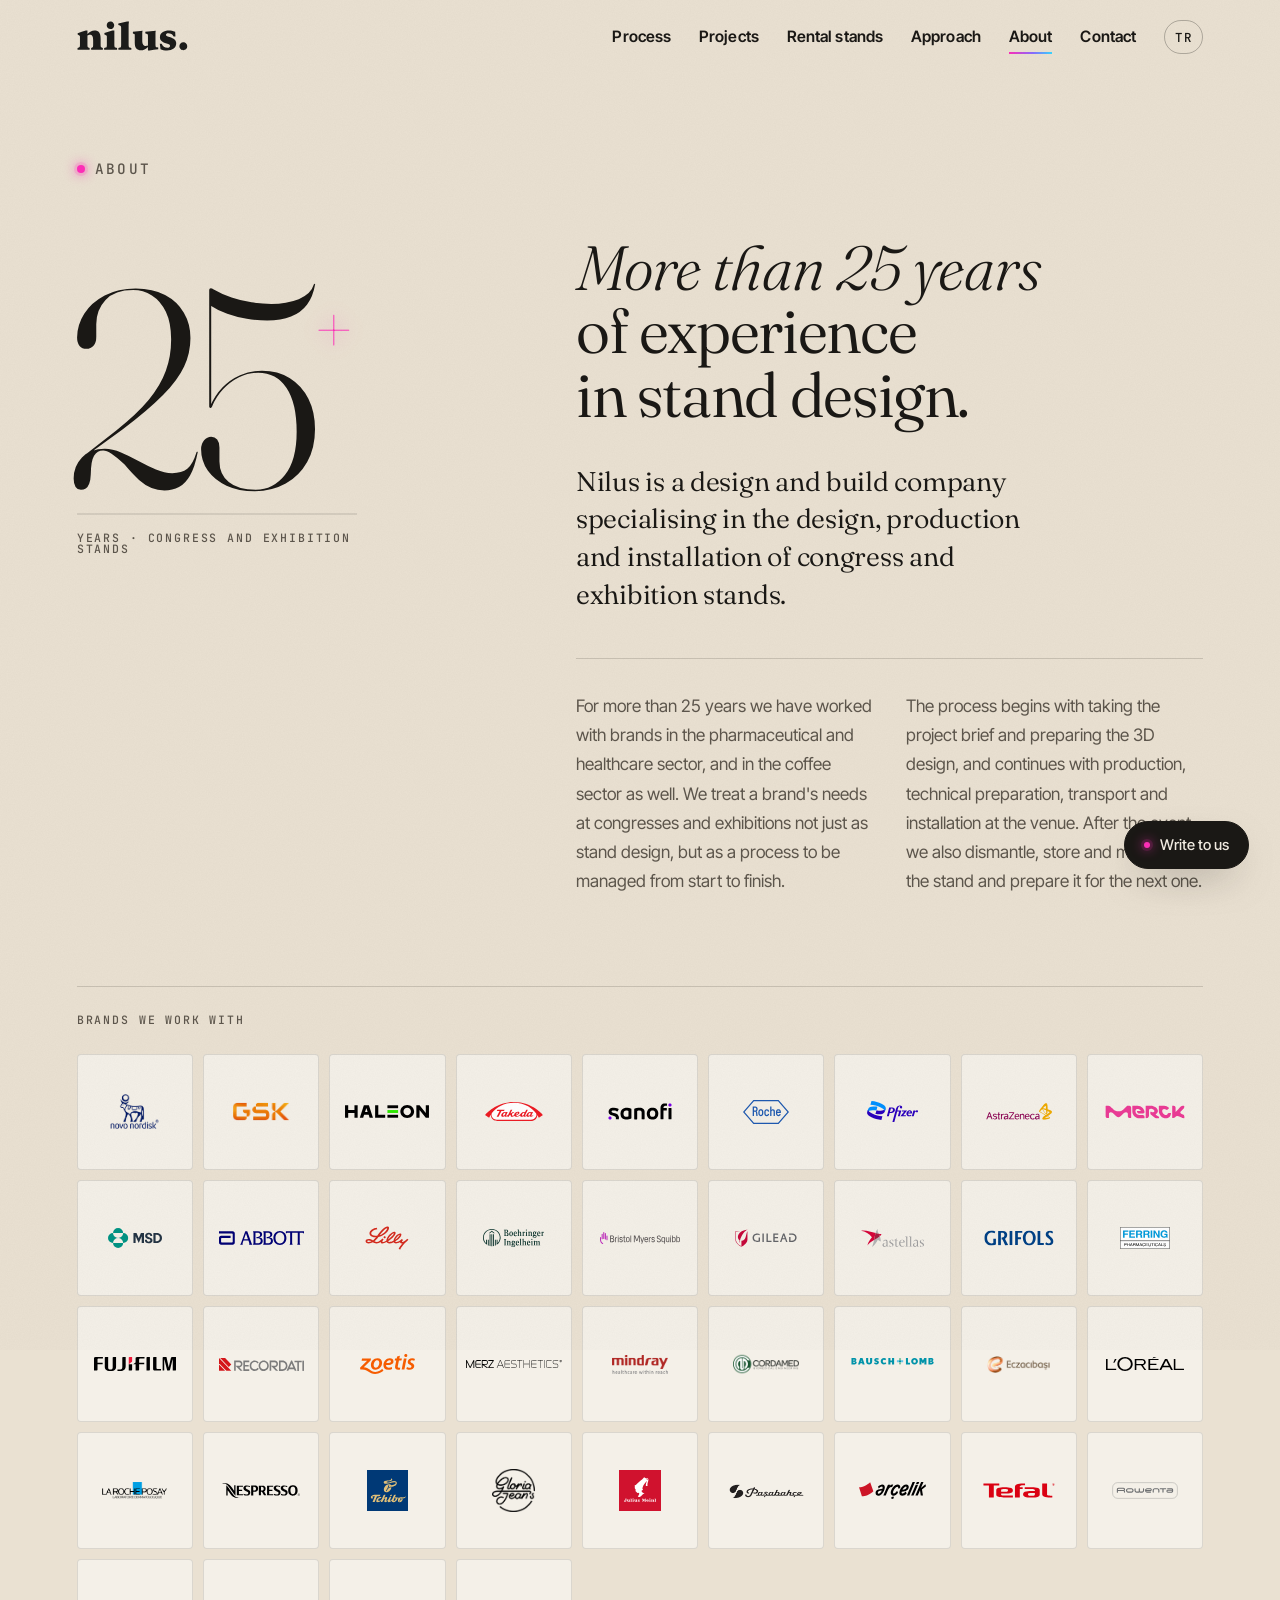
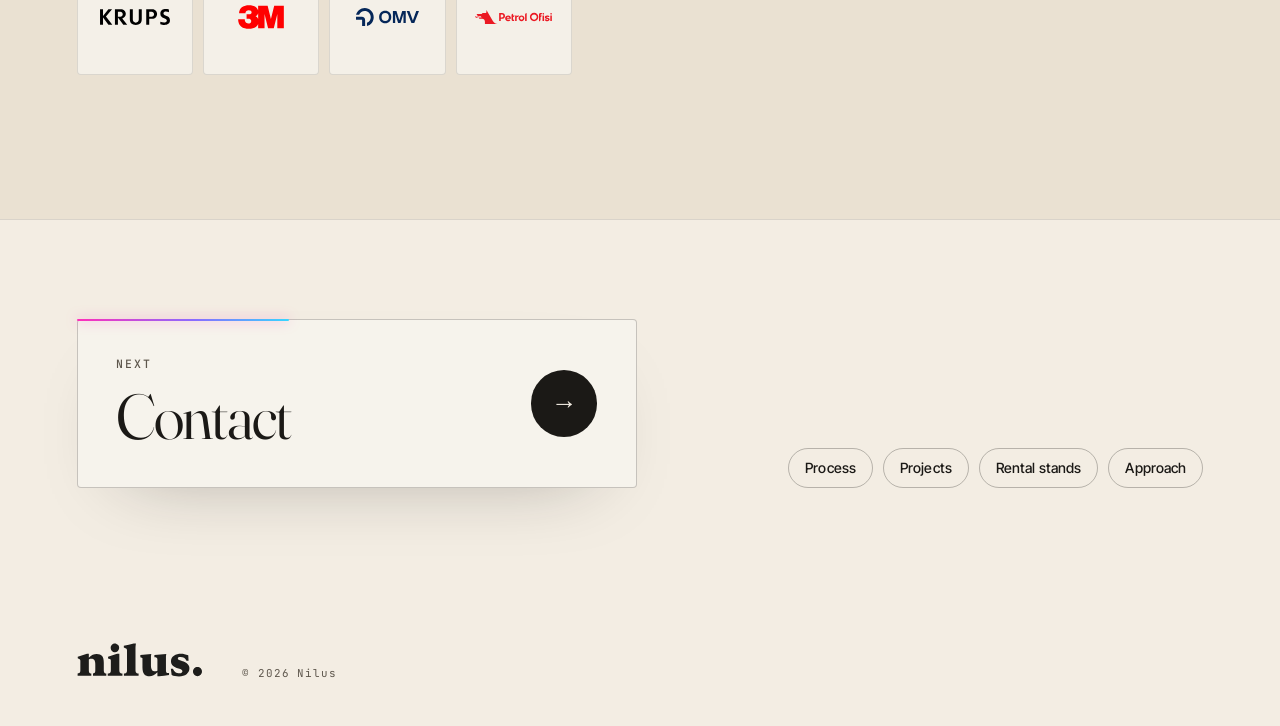
==== commit 0b413634: "Animasyon akiciligi: tum parcalar ilk kareden sonra onceden yukleniyor, 3B tuvalin ustunde bulanikli" ====
--- a/en-about.html
+++ b/en-about.html
@@ -40,19 +40,19 @@
   <!-- Turkish letters (latin-ext) -->
   <!-- (not preloaded on the English page) -->
   <!-- (not preloaded on the English page) -->
-  <link rel="stylesheet" href="css/fonts.css?v=36">
-  <link rel="stylesheet" href="css/base.css?v=36">
-  <link rel="stylesheet" href="css/chrome.css?v=36">
-  <link rel="stylesheet" href="css/hero-process.css?v=36">
-  <link rel="stylesheet" href="css/sections.css?v=36">
-  <link rel="stylesheet" href="css/projects.css?v=36">
+  <link rel="stylesheet" href="css/fonts.css?v=41">
+  <link rel="stylesheet" href="css/base.css?v=41">
+  <link rel="stylesheet" href="css/chrome.css?v=41">
+  <link rel="stylesheet" href="css/hero-process.css?v=41">
+  <link rel="stylesheet" href="css/sections.css?v=41">
+  <link rel="stylesheet" href="css/projects.css?v=41">
   <script>
     // Reveal-on-scroll hides [data-reveal] only when JS runs; if ui.js never boots, show everything.
     document.documentElement.classList.add('js');
     setTimeout(function () { if (!document.documentElement.classList.contains('js-ui')) document.documentElement.classList.remove('js'); }, 4500);
   </script>
-  <script type="module" src="js/page.js?v=36"></script>
-  <script type="module" src="js/contact.js?v=36"></script>
+  <script type="module" src="js/page.js?v=41"></script>
+  <script type="module" src="js/contact.js?v=41"></script>
 </head>
 <body>
   <a class="skip-link" href="#content">Skip to content</a>
--- a/css/base.css
+++ b/css/base.css
@@ -150,7 +150,8 @@
 .grain {
   position: fixed; inset: -50%; z-index: 60; pointer-events: none; opacity: .026;
   background-image: url("data:image/svg+xml,%3Csvg xmlns='http://www.w3.org/2000/svg' width='220' height='220'%3E%3Cfilter id='n'%3E%3CfeTurbulence type='fractalNoise' baseFrequency='.85' numOctaves='3' stitchTiles='stitch'/%3E%3CfeColorMatrix values='0 0 0 0 0 0 0 0 0 0 0 0 0 0 0 0 0 0 .9 0'/%3E%3C/filter%3E%3Crect width='100%25' height='100%25' filter='url(%23n)'/%3E%3C/svg%3E");
-  mix-blend-mode: multiply;
+  /* Plain blending: the noise is black with alpha, so it darkens just the same, and a blend mode over the whole
+     page made the browser composite every frame of the film twice. */
 }
 
 #content { position: relative; z-index: 1; background: transparent; }
--- a/css/chrome.css
+++ b/css/chrome.css
@@ -4,13 +4,11 @@
 .nav {
   position: fixed; inset: 0 0 auto; z-index: 50;
   height: var(--nav-h);
-  transition: background-color .5s var(--ease), box-shadow .5s var(--ease), backdrop-filter .5s var(--ease);
+  transition: background-color .5s var(--ease), box-shadow .5s var(--ease);
 }
 /* Near-opaque once scrolled: the links must stay legible while the stand and step cards pass underneath. */
 html.nav-scrolled .nav {
-  background: rgba(243, 237, 227, .94);
-  -webkit-backdrop-filter: blur(18px) saturate(1.2);
-  backdrop-filter: blur(18px) saturate(1.2);
+  background: rgba(243, 237, 227, .97); /* no backdrop blur anywhere over the 3D canvas: it costs a frame's worth */
   box-shadow: 0 1px 0 rgba(27, 25, 22, .16);
 }
 .nav-inner {
@@ -56,8 +54,7 @@
     position: fixed; inset: var(--nav-h) 0 auto; z-index: 49;
     flex-direction: column; align-items: flex-start; gap: 28px;
     padding: 28px var(--gutter) 36px;
-    background: rgba(243, 237, 227, .96);
-    -webkit-backdrop-filter: blur(16px); backdrop-filter: blur(16px);
+    background: rgba(243, 237, 227, .98);
     box-shadow: 0 1px 0 var(--line), 0 30px 60px -30px rgba(27, 25, 22, .25);
     opacity: 0; visibility: hidden; transform: translateY(-8px);
     transition: opacity .35s var(--ease), transform .35s var(--ease), visibility 0s linear .35s;
@@ -152,8 +149,7 @@
   position: absolute; right: 0; top: calc(100% + 26px);
   display: inline-flex; align-items: center; gap: .7em; white-space: nowrap;
   padding: 9px 13px 8px; border: 1px solid rgba(27, 25, 22, .3); border-radius: 999px;
-  background: rgba(243, 237, 227, .86);
-  -webkit-backdrop-filter: blur(10px); backdrop-filter: blur(10px);
+  background: rgba(243, 237, 227, .95);
   font: 500 .66rem/1 var(--font-mono); letter-spacing: .1em; text-transform: uppercase;
   color: var(--ink); text-decoration: none;
   transition: background-color .3s var(--ease), color .3s var(--ease), border-color .3s var(--ease);
@@ -165,12 +161,6 @@
 .rail-list button[aria-current='step'] .rail-dot {
   background: var(--neon-pink); border-color: var(--neon-pink); transform: scale(1.25);
   box-shadow: 0 0 0 4px rgba(255, 47, 185, .16), 0 0 14px 2px rgba(255, 47, 185, .7);
-}
-
-/* No backdrop blur on touch devices (see .step-card in hero-process.css). */
-@media (hover: none) and (pointer: coarse) {
-  .rail-skip { background: rgba(243, 237, 227, .95); -webkit-backdrop-filter: none; backdrop-filter: none; }
-  html.nav-scrolled .nav { background: rgba(243, 237, 227, .97); -webkit-backdrop-filter: none; backdrop-filter: none; }
 }
 
 @media (max-width: 820px) {
@@ -186,8 +176,7 @@
   .rail-list button { width: 34px; height: 26px; padding: 0; justify-content: center; }
   .rail-label { position: absolute; width: 1px; height: 1px; overflow: hidden; clip-path: inset(50%); white-space: nowrap; }
   .rail-dot { width: 8px; height: 8px; }
-  .rail-skip { position: static; margin-left: auto; padding: 6px 10px 5px; font-size: .6rem; background: rgba(243, 237, 227, .95); -webkit-backdrop-filter: none; backdrop-filter: none; }
-  html.nav-scrolled .nav { background: rgba(243, 237, 227, .97); -webkit-backdrop-filter: none; backdrop-filter: none; }
+  .rail-skip { position: static; margin-left: auto; padding: 6px 10px 5px; font-size: .6rem; }
   .rail-current {
     display: flex; gap: 10px; align-items: baseline;
     font: 500 .66rem/1 var(--font-mono); letter-spacing: .14em; text-transform: uppercase; color: var(--ink);
--- a/css/hero-process.css
+++ b/css/hero-process.css
@@ -54,32 +54,32 @@
 /* The scroll only chooses the stage: each stage owns 80vh of it, and the stand plays the stage to its end by itself
    (scene-b: playTarget). The stage's card is fixed in the text column for the whole stage and is swapped for the
    next one at the boundary (ui.js: initStepCards), so it is never caught half-way on or off the screen.
-   Without JS the cards are plain blocks, one under the other. */
+   Without JS the cards are plain blocks, one under the other. The fixed layout hangs on html.js, which the page sets
+   in <head> before anything is drawn - not on the UI script having started - so the page never loads in one layout
+   and jumps to the other. */
 .step {
   position: relative;
   min-height: 80vh;
   padding: 0 var(--gutter);
 }
-html.js-ui .step-card {
+html.js .step-card {
   --card-edge: top; /* read by scroll.js in shot mode */
   position: fixed; z-index: 2; left: var(--gutter); top: max(calc(var(--nav-h) + 24px), 22vh);
   margin: 0;
   /* Waiting below the column (the stages still to come); .is-before parks the earlier stages above it. */
   opacity: 0; transform: translateY(var(--card-travel)); pointer-events: none;
-  /* The blur behind a card is dropped only after it has faded out: eight stacked blurs would be costly. */
-  transition: opacity .4s var(--ease), transform .65s var(--ease), -webkit-backdrop-filter 0s .4s, backdrop-filter 0s .4s;
+  transition: opacity .4s var(--ease), transform .65s var(--ease);
   --card-travel: 90px;
 }
-html.js-ui .step.is-before .step-card { transform: translateY(calc(-1 * var(--card-travel))); }
-html.js-ui .step:not(.is-active) .step-card { -webkit-backdrop-filter: none; backdrop-filter: none; }
-html.js-ui .step.is-active .step-card { opacity: 1; transform: none; pointer-events: auto; transition-delay: 0s; }
+html.js .step.is-before .step-card { transform: translateY(calc(-1 * var(--card-travel))); }
+html.js .step.is-active .step-card { opacity: 1; transform: none; pointer-events: auto; }
 .step-card {
   margin: 12vh 0;
   width: var(--col-text);
   padding: clamp(26px, 3vw, 40px) clamp(24px, 2.8vw, 40px) clamp(26px, 3vw, 36px);
-  background: rgba(243, 237, 227, .72);
-  -webkit-backdrop-filter: blur(16px) saturate(1.1);
-  backdrop-filter: blur(16px) saturate(1.1);
+  /* Near-opaque instead of frosted glass: the film now plays all the time behind the card, and blurring a moving
+     canvas every frame made it stutter (client, 2026-10-13). */
+  background: rgba(243, 237, 227, .93);
   border: 1px solid var(--line);
   border-radius: var(--radius);
   box-shadow: 0 30px 80px -50px rgba(27, 25, 22, .35);
@@ -143,11 +143,6 @@
   text-wrap: balance;
 }
 
-/* Tablets: no backdrop blur either — blurring the moving 3D canvas behind the card costs a frame's worth of GPU time. */
-@media (hover: none) and (pointer: coarse) {
-  .step-card { background: rgba(243, 237, 227, .93); -webkit-backdrop-filter: none; backdrop-filter: none; }
-}
-
 /* ---------- mobile: stand in the top ~55%, text in the lower half ---------- */
 @media (max-width: 820px) {
   .hero {
@@ -163,12 +158,10 @@
 
   /* One swipe per stage, roughly. The card is pinned to the bottom of the screen, under the stand. */
   .step { min-height: 100vh; padding: 0 16px; }
-  html.js-ui .step-card { --card-edge: bottom; --card-travel: 64px; left: 16px; right: 16px; top: auto; bottom: 16px; }
+  html.js .step-card { --card-edge: bottom; --card-travel: 64px; left: 16px; right: 16px; top: auto; bottom: 16px; }
   .step-next { left: auto; right: 0; top: auto; bottom: calc(100% + 10px); padding: 9px 13px 8px; font-size: .64rem; background: rgba(243, 237, 227, .95); }
-  /* No backdrop blur on phones: blurring the moving 3D canvas behind a card this wide costs a frame's worth of GPU time. */
   .step-card {
     margin: 24px 0; width: auto; padding: 24px 22px 24px;
-    background: rgba(243, 237, 227, .93); -webkit-backdrop-filter: none; backdrop-filter: none;
   }
   .step-title { margin-top: 16px; font-size: 2.35rem; }
   .step-lead { font-size: 1.12rem; margin-top: 8px; }
@@ -192,8 +185,7 @@
 /* The cards change with the film, and the film plays whatever the computer's "reduce motion" setting says
    (scene-b/index.js): the slide stays too, or the cards would just swap. */
 @media (prefers-reduced-motion: reduce) {
-  html.js-ui .step-card { transition: opacity .4s var(--ease), transform .65s var(--ease), -webkit-backdrop-filter 0s .4s, backdrop-filter 0s .4s !important; }
-  html.js-ui .step.is-active .step-card { transition-delay: 0s !important; }
+  html.js .step-card { transition: opacity .4s var(--ease), transform .65s var(--ease) !important; }
 }
 
 /* Shot mode (?p= / ?y=): the content is translated instead of scrolled, which un-fixes the cards — scroll.js moves
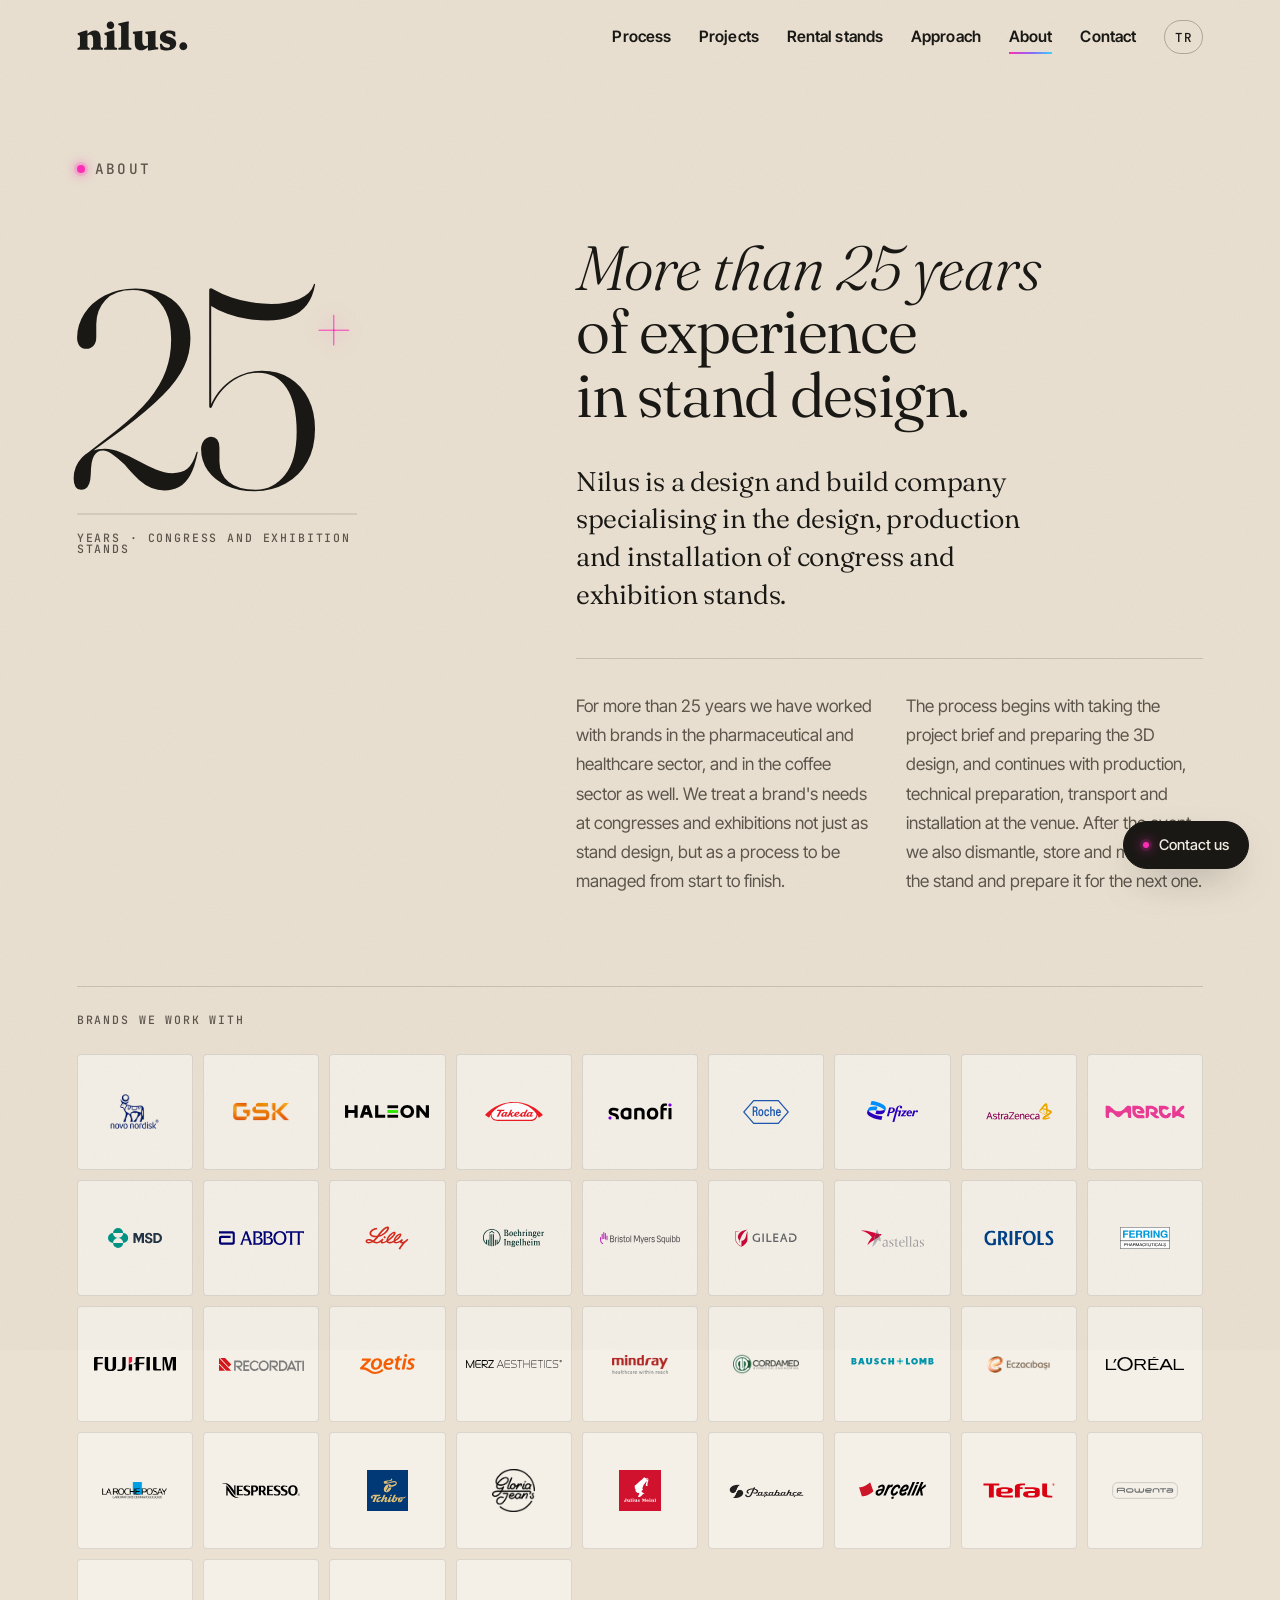
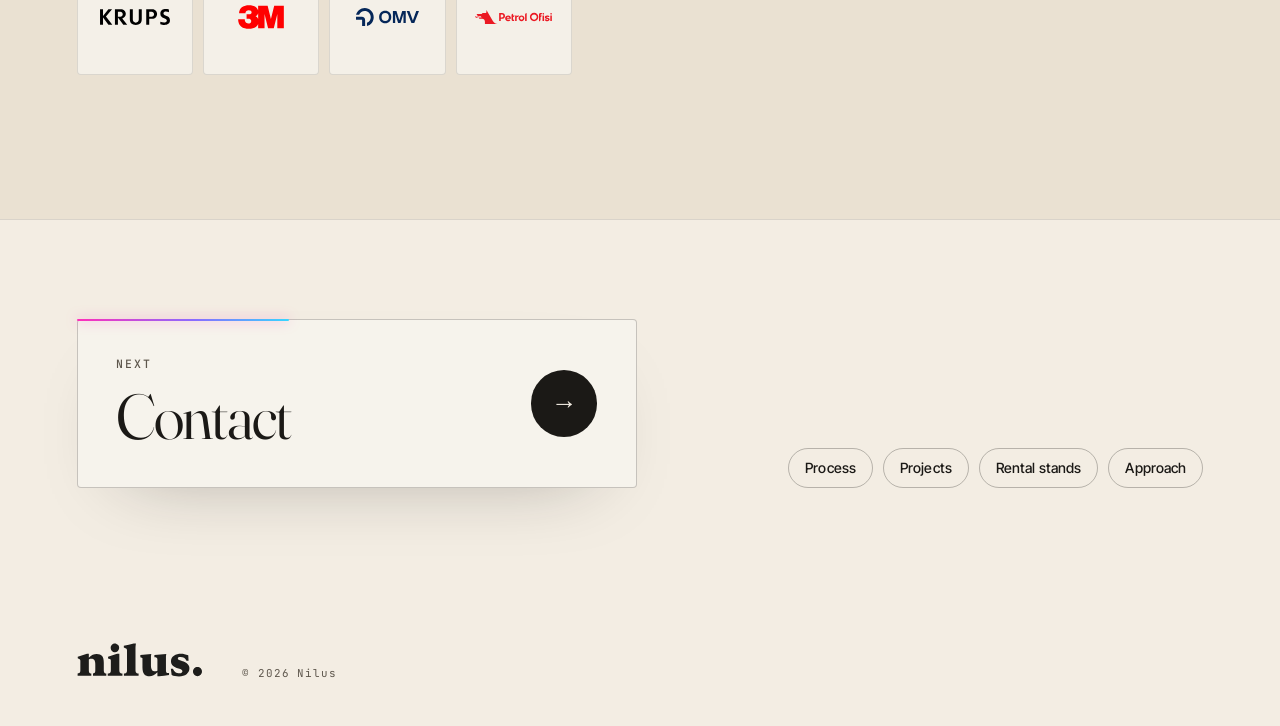
==== commit 860cc8df: "Sag alttaki kutu: 'Bize yazin' yerine 'Bize ulasin' (Ingilizcesi 'Contact us') Co-Authored-By: Claud" ====
--- a/en-about.html
+++ b/en-about.html
@@ -40,19 +40,19 @@
   <!-- Turkish letters (latin-ext) -->
   <!-- (not preloaded on the English page) -->
   <!-- (not preloaded on the English page) -->
-  <link rel="stylesheet" href="css/fonts.css?v=41">
-  <link rel="stylesheet" href="css/base.css?v=41">
-  <link rel="stylesheet" href="css/chrome.css?v=41">
-  <link rel="stylesheet" href="css/hero-process.css?v=41">
-  <link rel="stylesheet" href="css/sections.css?v=41">
-  <link rel="stylesheet" href="css/projects.css?v=41">
+  <link rel="stylesheet" href="css/fonts.css?v=43">
+  <link rel="stylesheet" href="css/base.css?v=43">
+  <link rel="stylesheet" href="css/chrome.css?v=43">
+  <link rel="stylesheet" href="css/hero-process.css?v=43">
+  <link rel="stylesheet" href="css/sections.css?v=43">
+  <link rel="stylesheet" href="css/projects.css?v=43">
   <script>
     // Reveal-on-scroll hides [data-reveal] only when JS runs; if ui.js never boots, show everything.
     document.documentElement.classList.add('js');
     setTimeout(function () { if (!document.documentElement.classList.contains('js-ui')) document.documentElement.classList.remove('js'); }, 4500);
   </script>
-  <script type="module" src="js/page.js?v=41"></script>
-  <script type="module" src="js/contact.js?v=41"></script>
+  <script type="module" src="js/page.js?v=43"></script>
+  <script type="module" src="js/contact.js?v=43"></script>
 </head>
 <body>
   <a class="skip-link" href="#content">Skip to content</a>
@@ -194,7 +194,7 @@
   <div class="helpbox" id="helpbox">
     <section id="helpbox-panel" class="helpbox-panel" aria-labelledby="helpbox-title" hidden>
       <div class="helpbox-head">
-        <h2 id="helpbox-title" class="helpbox-title">Write to us</h2>
+        <h2 id="helpbox-title" class="helpbox-title">Contact us</h2>
         <button type="button" class="helpbox-close" aria-label="Close"><span aria-hidden="true">×</span></button>
       </div>
       <p class="helpbox-lede">Send us your question or idea and we will reply by e-mail.</p>
@@ -227,7 +227,7 @@
       </form>
     </section>
     <button type="button" class="helpbox-toggle" aria-expanded="false" aria-controls="helpbox-panel">
-      <span class="neon-dot" aria-hidden="true"></span>Write to us
+      <span class="neon-dot" aria-hidden="true"></span>Contact us
     </button>
   </div>
 
--- a/css/hero-process.css
+++ b/css/hero-process.css
@@ -130,6 +130,17 @@
 .step-next:hover, .step-next:focus-visible { background: var(--ink); color: var(--cream); border-color: var(--ink); }
 .step-next:hover .step-next-label, .step-next:focus-visible .step-next-label { color: rgba(243, 237, 227, .7); }
 .step-next:hover .step-next-arrow { transform: translateX(3px); }
+
+/* One swipe, one stage (client, 2026-10-16: on an iPad one swipe went past two). While the process is on screen
+   (html.snap-steps, js/ui.js) the page snaps to the middle of a stage's scroll span — the marker in every step, which
+   sits where the stage's progress is i + 0.5 (scroll.js: ACTIVE_LINE 0.12) — and a swipe cannot pass a stage. The
+   hero's top and the outro's top are the way in and out. */
+html.snap-steps { scroll-snap-type: y mandatory; }
+.step-snap {
+  position: absolute; left: 0; top: calc(50% - 12vh); width: 1px; height: 1px; pointer-events: none;
+  scroll-snap-align: start; scroll-snap-stop: always;
+}
+html.snap-steps .hero, html.snap-steps .process-outro { scroll-snap-align: start; }
 
 .process-outro {
   min-height: 180vh;
